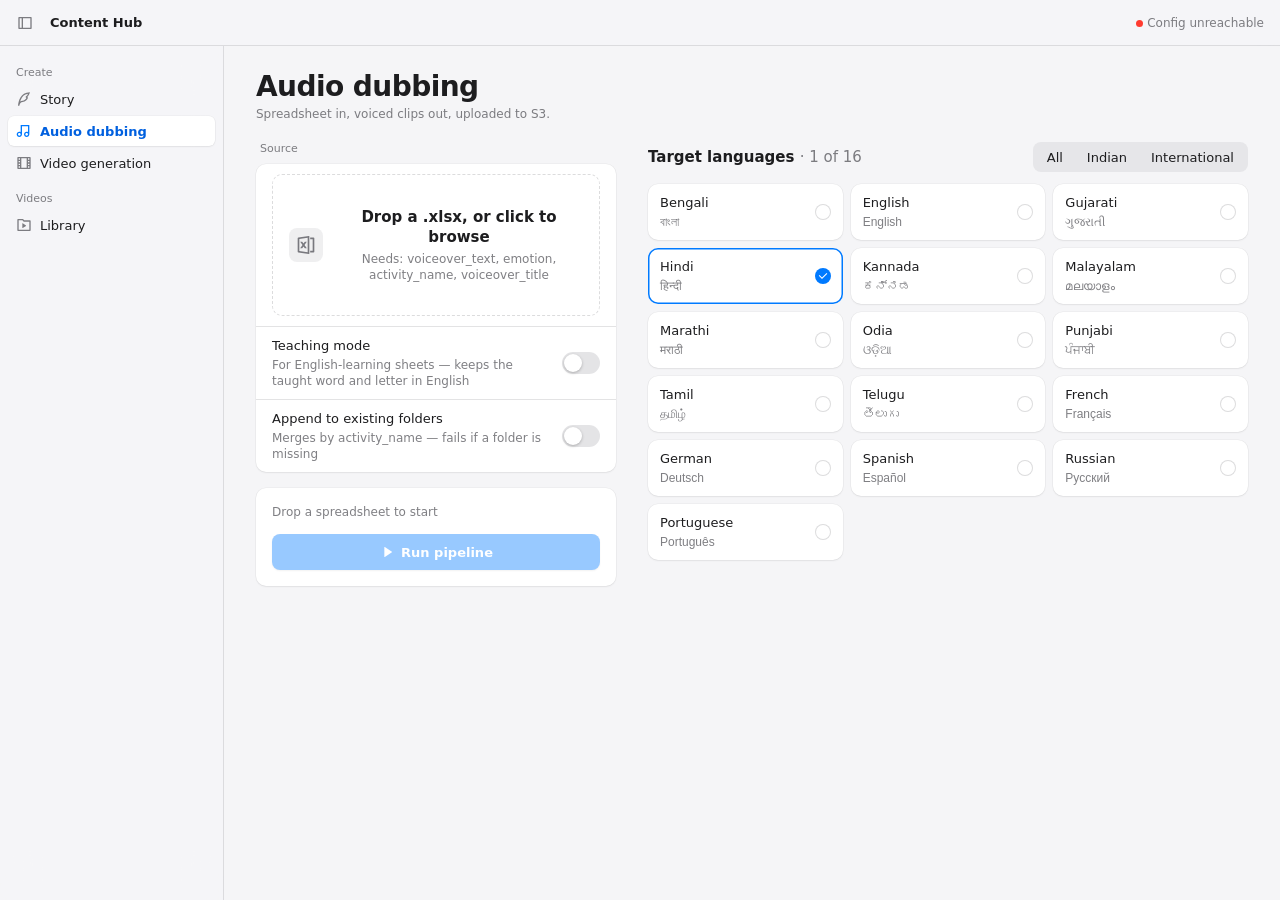
==== index.html @ 937df3bc "Remove unused code and split routes.py and pane-video.js into smaller pieces Removed: - The legacy S" ====
<!doctype html>
<html lang="en">
<head>
<meta charset="utf-8" />
<meta name="viewport" content="width=device-width, initial-scale=1" />
<link rel="icon" href="favicon.png" />
<title>Content Hub</title>
<link rel="stylesheet" href="/static/app.css?v=16" />
</head>
<body>
<!-- Icons are Remix Icon symbols from /static/icons.svg, always currentColor.
     In markup: <svg class="ri"><use href="/static/icons.svg?v=2#name"/></svg>;
     in script: UI.icon("name"). -->
<div class="app">

  <div class="tb">
    <button type="button" class="sbtoggle" id="sbToggle" aria-controls="sidebar" aria-expanded="true"
      aria-label="Toggle sidebar">
      <svg class="ri" aria-hidden="true"><use href="/static/icons.svg?v=2#sidebar"/></svg>
    </button>
    <span class="title">Content Hub</span>
    <div class="right">
      <span id="tbRun" hidden><span class="dot a pulse"></span> <span id="tbRunText"></span></span>
      <span class="sep" id="tbSep" hidden>·</span>
      <span><span class="dot" id="cfgDot"></span> <span id="cfgText">checking config…</span></span>
    </div>
  </div>

  <div class="main">
    <nav class="sb" id="sidebar" aria-label="Pipelines">
      <div class="sbh">Create</div>
      <button class="sbi" data-section="story">
        <svg class="ri" aria-hidden="true"><use href="/static/icons.svg?v=2#story"/></svg>
        <span class="lbl">Story</span>
        <span class="live" id="storyLive" hidden></span>
      </button>
      <button class="sbi" data-section="audio" aria-current="page">
        <svg class="ri" aria-hidden="true"><use href="/static/icons.svg?v=2#audio"/></svg>
        <span class="lbl">Audio dubbing</span>
        <span class="live" id="audioLive" hidden></span>
      </button>
      <button class="sbi" data-section="video">
        <svg class="ri" aria-hidden="true"><use href="/static/icons.svg?v=2#video"/></svg>
        <span class="lbl">Video generation</span>
        <span class="live" id="videoLive" hidden></span>
      </button>
      <div class="sbh">Videos</div>
      <button class="sbi" data-section="library">
        <svg class="ri" aria-hidden="true"><use href="/static/icons.svg?v=2#library"/></svg>
        <span class="lbl">Library</span>
        <span class="live" id="libraryLive" hidden></span>
      </button>
      <div id="recoverWrap" hidden>
        <div class="sbh">Needs attention</div>
        <button class="sbi warn" id="recoverBtn">
          <svg class="ri" aria-hidden="true"><use href="/static/icons.svg?v=2#warning"/></svg>
          <span class="lbl">Not on the NAS</span>
          <span class="meta" id="recoverN">0</span>
        </button>
      </div>
    </nav>

    <!-- ══════════════ AUDIO ══════════════ -->
    <!-- Setup on the left, the languages on the right as a grid of tiles; the
         run summary sits on the Run button it describes; a run puts its
         progress above both. -->
    <main class="pane" id="pane-audio" aria-label="Audio dubbing">
      <div class="pane-inner wide">
        <header class="phead">
          <div class="tx">
            <h1>Audio dubbing</h1>
            <div class="sub">Spreadsheet in, voiced clips out, uploaded to S3.</div>
          </div>
        </header>

        <div id="audioBanners"></div>

        <div id="audioProgress" hidden>
          <div class="prog">
            <div class="v" id="apClips">0 <small>of 0 clips</small></div>
            <div class="k" id="apDetail">Starting…</div>
            <div class="bar">
              <i class="up" id="apUp" style="width:0"></i>
              <i class="done live" id="apDone" style="width:0"></i>
              <i class="bad" id="apBad" style="width:0"></i>
            </div>
            <div class="legend">
              <span><i class="k g"></i>Uploaded <b id="apUpN">0</b></span>
              <span><i class="k a"></i>Rendered, uploading <b id="apDoneN">0</b></span>
              <span><i class="k r"></i>Failed <b id="apBadN">0</b></span>
              <span><i class="k"></i>Queued <b id="apQueueN">0</b></span>
              <span class="grow" id="apStarted"></span>
            </div>
          </div>
        </div>

        <div class="acols">
          <div class="acfg">
            <div class="gh">Source</div>
            <div class="grp">
              <div class="row">
                <button type="button" class="drop empty" id="aDrop" data-state="empty">
                  <span class="ic" aria-hidden="true"><svg class="ri"><use href="/static/icons.svg?v=2#sheet"/></svg></span>
                  <span class="tx">
                    <span class="t" id="aDropTitle">Drop a .xlsx, or click to browse</span>
                    <span class="s" id="aDropSub">Needs: voiceover_text, emotion, activity_name, voiceover_title</span>
                  </span>
                </button>
                <input type="file" id="aFile" accept=".xlsx" hidden />
              </div>
              <div class="row">
                <span class="tx"><span class="t">Teaching mode</span>
                  <span class="s">For English-learning sheets — keeps the taught word and letter in English</span></span>
                <span class="rt"><button class="switch" id="aTeach" role="switch" aria-checked="false" aria-label="Teaching mode"></button></span>
              </div>
              <div class="row">
                <span class="tx"><span class="t">Append to existing folders</span>
                  <span class="s">Merges by activity_name — fails if a folder is missing</span></span>
                <span class="rt"><button class="switch" id="aAppend" role="switch" aria-checked="false" aria-label="Append mode"></button></span>
              </div>
            </div>

            <div class="preflight">
              <div class="pf-sum">
                <span class="v" id="aClips" hidden></span>
                <span class="msg" id="aMsg" role="status" aria-live="polite"></span>
              </div>
              <div class="pf-acts">
                <button class="btn" id="aCancel" hidden>Cancel run</button>
                <button class="btn p big" id="aRun">Run pipeline</button>
              </div>
            </div>
          </div>

          <section class="alangs" aria-labelledby="aLangsH">
            <div class="lh">
              <h2 id="aLangsH">Target languages <span class="n" id="aSelN"></span></h2>
              <div class="seg" id="aGroups">
                <button type="button" data-group="all" aria-pressed="false">All</button>
                <button type="button" data-group="indian" aria-pressed="false">Indian</button>
                <button type="button" data-group="intl" aria-pressed="false">International</button>
              </div>
            </div>
            <div class="tokens tiles" id="aLangs" role="group" aria-label="Target languages"></div>
          </section>
        </div>
      </div>
    </main>

    <!-- ══════════════ STORY ══════════════ -->
    <!-- The story and its lines side by side: what was pasted stays readable
         while the split is checked, and splitting again is one click, not a
         round trip back to a hidden step. -->
    <main class="pane" id="pane-story" aria-label="Story" hidden>
      <div class="pane-inner wide">
        <header class="phead">
          <div class="tx">
            <h1>Story</h1>
            <div class="sub">A pasted story broken into voiceover lines, each with an emotion.</div>
          </div>
          <div class="acts">
            <span class="msg" id="sReviewMsg" role="status" aria-live="polite"></span>
            <button class="btn" id="sCancel" hidden>Cancel run</button>
            <button class="btn" id="sDownload"><svg class="ri" aria-hidden="true"><use href="/static/icons.svg?v=2#download"/></svg>Excel</button>
            <button class="btn p" id="sGenerate"><svg class="ri" aria-hidden="true"><use href="/static/icons.svg?v=2#volume"/></svg>Generate audio</button>
          </div>
        </header>

        <div id="storyBanners"></div>

        <div id="storyProgress" hidden>
          <div class="prog">
            <div class="v" id="spClips">0 <small>of 0 clips</small></div>
            <div class="k" id="spDetail">Starting…</div>
            <div class="bar">
              <i class="up" id="spUp" style="width:0"></i>
              <i class="done live" id="spDone" style="width:0"></i>
              <i class="bad" id="spBad" style="width:0"></i>
            </div>
            <div class="legend">
              <span><i class="k g"></i>Uploaded <b id="spUpN">0</b></span>
              <span><i class="k a"></i>Rendered, uploading <b id="spDoneN">0</b></span>
              <span><i class="k r"></i>Failed <b id="spBadN">0</b></span>
              <span><i class="k"></i>Queued <b id="spQueueN">0</b></span>
              <span class="grow" id="spStarted"></span>
            </div>
          </div>
        </div>

        <div class="scols">
          <section class="card src" id="sPaste" aria-label="Story">
            <div class="src-h">
              <input type="text" class="fld title" id="sTitle" maxlength="120" aria-label="Title"
                placeholder="Title — e.g. The boy who followed the stream" />
              <div class="act">
                <label for="sActivity">Activity</label>
                <input type="text" class="fld mono" id="sActivity" maxlength="120" spellcheck="false" />
                <span class="hint">each clip is this plus its line number</span>
              </div>
            </div>
            <textarea class="area bare" id="sText" aria-label="Story text"
              placeholder="Paste the story as plain English text"></textarea>
            <div class="src-langs">
              <div class="lh">
                <span class="cap">Target languages <span class="n" id="sSelN"></span></span>
                <div class="seg sm" id="sGroups">
                  <button type="button" data-group="all" aria-pressed="false">All</button>
                  <button type="button" data-group="indian" aria-pressed="false">Indian</button>
                  <button type="button" data-group="intl" aria-pressed="false">International</button>
                </div>
              </div>
              <div class="tokens" id="sLangs" role="group" aria-label="Target languages"></div>
            </div>
            <div class="src-f">
              <span class="msg grow" id="sMsg" role="status" aria-live="polite"></span>
              <button class="btn" id="sSplit">Break into lines</button>
            </div>
          </section>

          <section class="lines" id="sReview" aria-labelledby="sLinesH">
            <div class="wh">
              <span class="t" id="sLinesH">Lines <span class="n" id="sLineN"></span></span>
              <span class="s">Check each line and its emotion before any audio is made<span class="actwrap" hidden>
                · activity <code id="sReviewActivity"></code></span></span>
            </div>
            <div id="sLines"></div>
          </section>
        </div>
      </div>
    </main>

    <!-- ══════════════ VIDEO ══════════════ -->
    <!-- The scripts are the work, so they get the room: settings live in a
         toolbar across the top, and the avatar is a small reference in the
         rail beside the Run button rather than the largest object on screen. -->
    <main class="pane flush" id="pane-video" aria-label="Video generation" hidden>
      <div class="pane-inner">
        <div class="vtool" role="toolbar" aria-label="Video setup">
          <h1>Video generation</h1>
          <span class="seg" id="vMode" role="group" aria-label="Mode">
            <button type="button" data-mode="auto" aria-pressed="true">Auto</button>
            <button type="button" data-mode="single" aria-pressed="false">Single</button>
            <button type="button" data-mode="batch" aria-pressed="false">Batch</button>
          </span>
          <span class="tsep" aria-hidden="true"></span>
          <span class="seg" id="vVoice" role="group" aria-label="Voice">
            <button type="button" data-char="indian" aria-pressed="true">Indian</button>
            <button type="button" data-char="us" aria-pressed="false">US</button>
          </span>
          <label class="tfield"><span>NAS date</span>
            <input type="date" class="fld" id="vDate" /></label>
          <span class="tgroup" id="vAuto" hidden>
            <span class="tsep" aria-hidden="true"></span>
            <select class="fld" id="vLang" aria-label="Script language">
              <option value="bn-IN">Bengali</option>
              <option value="en-IN">English</option>
              <option value="fr">French</option>
              <option value="de">German</option>
              <option value="gu-IN">Gujarati</option>
              <option value="hi-IN" selected>Hindi</option>
              <option value="kn-IN">Kannada</option>
              <option value="ml-IN">Malayalam</option>
              <option value="mr-IN">Marathi</option>
              <option value="od-IN">Odia</option>
              <option value="pt">Portuguese</option>
              <option value="pa-IN">Punjabi</option>
              <option value="ru">Russian</option>
              <option value="es">Spanish</option>
              <option value="ta-IN">Tamil</option>
              <option value="te-IN">Telugu</option>
            </select>
            <span class="seg" id="vSet" role="group" aria-label="How many videos">
              <button type="button" data-set="zodiac" aria-pressed="true">12 signs</button>
              <button type="button" data-set="single" aria-pressed="false">One video</button>
            </span>
            <span class="fldwrap" id="vAutoTitleRow" hidden>
              <input type="text" class="fld" id="vAutoTitle" maxlength="80" aria-label="File name"
                placeholder="File name, e.g. diwali_promo" />
              <span class="suffix">.mp4</span>
            </span>
          </span>
        </div>

        <div class="vcats">
          <span class="cap">Category</span>
          <div class="tokens" id="vCats" role="group" aria-label="Prompt category"></div>
        </div>

        <div class="vbody">
          <div class="vmain">
            <div id="videoBanners"></div>

            <div id="videoProgress" hidden>
              <div class="prog">
                <div class="v" id="vpCount">0 <small>of 0 videos</small></div>
                <div class="k" id="vpDetail">Starting…</div>
                <div class="bar">
                  <i class="up" id="vpUp" style="width:0"></i>
                  <i class="done live" id="vpDone" style="width:0"></i>
                  <i class="bad" id="vpBad" style="width:0"></i>
                </div>
                <div class="legend">
                  <span><i class="k g"></i>On NAS <b id="vpUpN">0</b></span>
                  <span><i class="k a"></i>Rendering <b id="vpDoneN">0</b></span>
                  <span><i class="k r"></i>Failed <b id="vpBadN">0</b></span>
                  <span class="grow" id="vpElapsed"></span>
                </div>
              </div>
            </div>

            <div id="vSingle" hidden>
              <div class="wh"><span class="t">Script</span>
                <span class="s">The one line the avatar speaks</span></div>
              <div class="grp">
                <div class="row" style="display:block;">
                  <textarea class="area" id="vScript" maxlength="1000" aria-label="Script"
                    placeholder="Type the line the avatar should speak…"></textarea>
                  <div class="counter" id="vCount">0 / 1000</div>
                </div>
                <div class="row">
                  <span class="tx"><span class="t">File name</span>
                    <span class="s">Becomes the NAS filename</span></span>
                  <span class="rt"><span class="fldwrap" style="width:212px">
                    <input type="text" class="fld" id="vTitle" maxlength="80" aria-label="File name"
                      placeholder="e.g. aries_week32" />
                    <span class="suffix">.mp4</span>
                  </span></span>
                </div>
              </div>
            </div>

            <div id="vBatch" hidden>
              <div class="wh"><span class="t">Scripts</span>
                <span class="s">One row per video</span></div>
              <div class="grp">
                <div class="row">
                  <button type="button" class="drop empty" id="vDrop" data-state="empty">
                    <span class="ic" aria-hidden="true"><svg class="ri"><use href="/static/icons.svg?v=2#sheet"/></svg></span>
                    <span class="tx">
                      <span class="t" id="vDropTitle">Drop a .xlsx, or click to browse</span>
                      <span class="s" id="vDropSub">Needs: script · video_title optional</span>
                    </span>
                  </button>
                  <input type="file" id="vXls" accept=".xlsx" hidden />
                </div>
              </div>
            </div>

            <div class="vwork" id="vWork" hidden>
              <div id="vDraftsWrap">
                <div class="wh row-h">
                  <span class="tx">
                    <span class="t">Drafts <span class="n" id="vDraftsN"></span></span>
                    <span class="s" id="vGenSub">Twelve signs, from this category's brief</span>
                  </span>
                  <button type="button" class="btn" id="vGen">Write scripts</button>
                </div>
                <div id="vDrafts">
                  <div class="empty"><svg class="ri g" aria-hidden="true"><use href="/static/icons.svg?v=2#edit"/></svg>
                    <div class="t">No drafts yet</div>
                    <div class="s">Written scripts appear here to read and edit before anything renders</div></div>
                </div>
              </div>
              <div id="vQueueWrap" hidden>
                <div class="wh"><span class="t">Queue</span>
                  <span class="s">One row per video, as it renders and reaches the NAS</span></div>
                <div class="grp" id="vQueue">
                  <div class="empty"><svg class="ri g" aria-hidden="true"><use href="/static/icons.svg?v=2#video"/></svg>
                    <div class="t">Nothing queued</div>
                    <div class="s">Rows appear here once the batch starts</div></div>
                </div>
              </div>
            </div>
          </div>

          <aside class="vrail vctl" aria-label="Avatar and render">
            <div class="cap">Avatar</div>
            <div class="monitor" id="vMonitor">
              <span class="mtag" id="vTag">No input</span>
              <div class="mbody" id="vBody">
                <div class="ph">
                  <div class="t">No avatar yet</div>
                  <div class="s">Drag an image here, or pick one</div>
                  <div class="row">
                    <button type="button" class="btn" id="vBrowse">Upload image</button>
                    <button type="button" class="btn" id="vReuse">Reuse an avatar</button>
                  </div>
                </div>
              </div>
            </div>
            <input type="file" id="vImg" accept="image/png,image/jpeg,image/webp" hidden />
            <div class="mfile" id="vFile" hidden>
              <span class="nm" id="vFileName"></span>
              <span class="sz" id="vFileSize"></span>
              <span class="acts">
                <button type="button" class="btn sm" id="vReplace">Replace</button>
                <button type="button" class="iconbtn" id="vRemove" aria-label="Remove avatar"><svg class="ri" aria-hidden="true"><use href="/static/icons.svg?v=2#close"/></svg></button>
              </span>
            </div>

            <div id="vFinish">
              <div class="cap">Finish</div>
              <div class="grp">
                <div class="row">
                  <span class="tx"><span class="t">Overlay cards</span></span>
                  <span class="rt"><button class="switch" id="vOverlay" role="switch" aria-checked="true" aria-label="Overlay cards"></button></span>
                </div>
                <div class="row">
                  <span class="tx"><span class="t">Background music</span></span>
                  <span class="rt"><button class="switch" id="vMusic" role="switch" aria-checked="true" aria-label="Background music"></button></span>
                </div>
              </div>
            </div>

            <div class="vrun">
              <span class="msg" id="vMsg" role="status" aria-live="polite"></span>
              <button class="btn p big" id="vRun">Generate video</button>
              <div class="vctl" id="vCtl" hidden>
                <button class="btn" id="vPause" hidden>Pause</button>
                <button class="btn" id="vCancel">Cancel</button>
              </div>
            </div>
          </aside>
        </div>
      </div>
    </main>

    <!-- ══════════════ LIBRARY ══════════════ -->
    <main class="pane" id="pane-library" aria-label="Video library" hidden>
      <div class="pane-inner">
        <header class="phead">
          <div class="tx">
            <h1>Video library</h1>
            <div class="sub">Every video rendered on HeyGen. Download any of them, or send one that never
              reached the NAS — sending re-downloads it, it never re-renders, so it costs no credits.</div>
          </div>
        </header>

        <div id="libraryBanners"></div>

        <div class="libbar">
          <div class="seg" id="libFilter" role="group" aria-label="Show">
            <button type="button" data-state="" aria-pressed="true">All <span class="n" data-n=""></span></button>
            <button type="button" data-state="sendable,needs_details" aria-pressed="false">Not on NAS <span class="n" data-n="sendable,needs_details"></span></button>
            <button type="button" data-state="in_progress,rendering" aria-pressed="false">Working <span class="n" data-n="in_progress,rendering"></span></button>
            <button type="button" data-state="on_nas" aria-pressed="false">On NAS <span class="n" data-n="on_nas"></span></button>
            <button type="button" data-state="not_recoverable" aria-pressed="false">Can't recover <span class="n" data-n="not_recoverable"></span></button>
            <button type="button" data-state="cancelled" aria-pressed="false">Cancelled <span class="n" data-n="cancelled"></span></button>
          </div>
          <input class="fld grow" id="libSearch" type="search" placeholder="Search title, date or id" aria-label="Search the library" />
          <button class="btn" id="libRefresh"><svg class="ri" aria-hidden="true"><use href="/static/icons.svg?v=2#refresh"/></svg>Refresh</button>
          <button class="btn p" id="libSendAll" hidden>Send all to NAS</button>
        </div>

        <div class="grp" id="libList" aria-live="polite"></div>
        <div class="runbar">
          <button class="btn" id="libMore" hidden>Show more</button>
          <span class="msg grow" id="libMsg" role="status" aria-live="polite"></span>
        </div>
      </div>
    </main>
  </div>
</div>

<!-- category editor -->
<div class="scrim" id="catScrim"></div>
<aside class="drawer" id="catDrawer" role="dialog" aria-modal="true" aria-labelledby="catTitle" inert>
  <div class="dh">
    <div class="tx"><h2 id="catTitle">New category</h2><div class="dsub" id="catSub">Motion prompt preset</div></div>
    <button class="iconbtn" id="catClose" aria-label="Close"><svg class="ri" aria-hidden="true"><use href="/static/icons.svg?v=2#close"/></svg></button>
  </div>
  <div class="fld-block">
    <label class="flbl" for="catName">Name</label>
    <input type="text" class="fld" id="catName" maxlength="40" placeholder="e.g. Horoscope" />
    <div class="errtext" id="catErr" hidden></div>
  </div>
  <div class="fld-block grow">
    <div class="flrow"><label class="flbl" for="catBrief">Script brief <span class="hint">what Auto mode writes about</span></label>
      <span class="counter" id="catBriefN"></span></div>
    <textarea class="area" id="catBrief" placeholder="A calm daily horoscope for an Indian audience — one sign per video…"></textarea>
  </div>
  <div class="fld-block grow">
    <div class="flrow"><label class="flbl" for="catMotion">Motion prompt <span class="hint">how the avatar moves and feels</span></label>
      <span class="counter" id="catMotionN"></span></div>
    <textarea class="area" id="catMotion" placeholder="[body part] + [action] + [emotion/intensity]"></textarea>
  </div>
  <div class="acts">
    <button class="btn" id="catDelete">Delete</button>
    <button class="btn" id="catReset" hidden>Reset to default</button>
    <button class="btn" id="catDuplicate" hidden>Duplicate</button>
    <span class="grow"></span>
    <span class="dirty" id="catDirty" hidden>Unsaved</span>
    <button class="btn p" id="catSave">Save</button>
  </div>
</aside>

<!-- avatar picker -->
<div class="scrim" id="avScrim"></div>
<aside class="drawer" id="avDrawer" role="dialog" aria-modal="true" aria-labelledby="avTitle" inert>
  <div class="dh">
    <div class="tx"><h2 id="avTitle">Reuse an avatar</h2><div class="dsub">Already uploaded — no need to send it again</div></div>
    <button class="iconbtn" id="avClose" aria-label="Close"><svg class="ri" aria-hidden="true"><use href="/static/icons.svg?v=2#close"/></svg></button>
  </div>
  <div class="fld-block grow" style="overflow-y:auto"><div id="avBody"></div></div>
</aside>

<!-- alert -->
<div class="scrim" id="alertScrim"></div>
<div class="alert" id="alert" role="alertdialog" aria-modal="true" aria-labelledby="alertTitle" inert>
  <div class="g" id="alertIcon" aria-hidden="true"><svg class="ri"><use href="/static/icons.svg?v=2#warning-fill"/></svg></div>
  <div class="t" id="alertTitle"></div>
  <div class="m" id="alertMsg"></div>
  <div class="acts">
    <button class="btn" id="alertCancel">Cancel</button>
    <button class="btn d" id="alertOk">OK</button>
  </div>
</div>

<script src="/static/ui.js?v=5"></script>
<script src="/static/pane-audio.js?v=5"></script>
<script src="/static/video/core.js?v=1"></script>
<script src="/static/video/categories.js?v=1"></script>
<script src="/static/video/monitor.js?v=1"></script>
<script src="/static/video/compose.js?v=1"></script>
<script src="/static/video/drafts.js?v=1"></script>
<script src="/static/video/progress.js?v=1"></script>
<script src="/static/video/run.js?v=1"></script>
<script src="/static/video/boot.js?v=1"></script>
<script src="/static/pane-story.js?v=3"></script>
<script src="/static/pane-library.js?v=4"></script>
<script src="/static/shell.js?v=7"></script>
  <div class="toasts" role="status" aria-live="polite"></div>
</body>
</html>
---- static/app.css ----
/* Content Hub — one stylesheet for both pipelines.
   Everything is driven by the tokens below; no component invents a colour, a
   type size or a weight. Set in SF Pro via -apple-system (no webfonts) and
   follows the operator's system appearance, because that is what makes it feel
   native. Icons are Remix Icon symbols (static/icons.svg), always currentColor.
   Spec: docs/component-sheet.html */

:root{
  --font:-apple-system,BlinkMacSystemFont,"SF Pro Text",system-ui,sans-serif;
  --mono:ui-monospace,"SF Mono",Menlo,monospace;
  --native:"Noto Sans Devanagari","Noto Sans Tamil","Noto Sans Bengali",-apple-system,sans-serif;

  /* Type — six sizes and three weights, and nothing else. 13px is the macOS
     system body size, not the web default. Each size has the one line height
     it is set at, so a run of text lands on the same rhythm wherever it is. */
  --t-caption2:11px; --t-caption:12px; --t-body:13px; --t-headline:15px;
  --t-title2:22px; --t-title1:28px;
  --lh-caption2:14px; --lh-caption:16px; --lh-body:18px; --lh-headline:20px;
  --lh-title2:28px; --lh-title1:34px;
  --w-regular:400; --w-medium:500; --w-bold:600;

  --s1:4px; --s2:8px; --s3:12px; --s4:16px; --s5:20px; --s6:24px; --s8:32px;
  --r-xs:4px; --r-sm:6px; --r-md:8px; --r-lg:10px; --r-xl:14px; --r-pill:999px;
  --dur:180ms; --ease:cubic-bezier(.23,1,.32,1);

  /* light appearance. --label3 and --label4 are for strokes and fills only:
     neither reaches 4.5:1 as text, so text that is quiet uses --label2. */
  --bg:#F5F5F7; --card:#FFFFFF; --material:rgba(246,246,248,.80); --raised:#FFFFFF;
  --label:#1D1D1F; --label2:rgba(60,60,67,.66); --label3:rgba(60,60,67,.32); --label4:rgba(60,60,67,.18);
  --sep:rgba(60,60,67,.14); --hair:rgba(0,0,0,.08);
  --accent:#007AFF; --accent-soft:rgba(0,122,255,.12); --accent-ink:#0060DF;
  --red:#FF3B30; --red-soft:rgba(255,59,48,.10); --red-ink:#C4322A;
  --green:#34C759; --green-soft:rgba(52,199,89,.12); --green-ink:#248A3D;
  --orange:#FF9500; --orange-soft:rgba(255,149,0,.12); --orange-ink:#B36B00;
  --fill:rgba(120,120,128,.12); --fill2:rgba(120,120,128,.20); --fill3:rgba(120,120,128,.28);
  --stripe-a:rgba(255,255,255,.34); --stripe-g:rgba(255,255,255,.40);
  --stripe-r:rgba(255,255,255,.32); --stripe-n:rgba(120,120,128,.16);
  --shadow-1:0 0 0 .5px rgba(0,0,0,.06),0 1px 2px rgba(0,0,0,.06);
  --shadow-2:0 0 0 .5px rgba(0,0,0,.06),0 1px 2px rgba(0,0,0,.06),0 6px 16px -8px rgba(0,0,0,.14);
  --shadow-3:0 0 0 .5px rgba(0,0,0,.08),0 14px 40px -8px rgba(0,0,0,.30);
}
@media (prefers-color-scheme:dark){
  :root{
    --bg:#1E1E1E; --card:#2C2C2E; --material:rgba(38,38,40,.72); --raised:#3A3A3C;
    --label:#FFFFFF; --label2:rgba(235,235,245,.64); --label3:rgba(235,235,245,.32); --label4:rgba(235,235,245,.18);
    --sep:rgba(235,235,245,.16); --hair:rgba(255,255,255,.10);
    --accent:#0A84FF; --accent-soft:rgba(10,132,255,.20); --accent-ink:#409CFF;
    --red:#FF453A; --red-soft:rgba(255,69,58,.18); --red-ink:#FF6961;
    --green:#30D158; --green-soft:rgba(48,209,88,.18); --green-ink:#30D158;
    --orange:#FF9F0A; --orange-soft:rgba(255,159,10,.18); --orange-ink:#FFB340;
    --fill:rgba(120,120,128,.24); --fill2:rgba(120,120,128,.36); --fill3:rgba(120,120,128,.44);
    --stripe-a:rgba(255,255,255,.26); --stripe-g:rgba(255,255,255,.28);
    --stripe-r:rgba(255,255,255,.24); --stripe-n:rgba(235,235,245,.10);
    --shadow-1:0 0 0 .5px rgba(0,0,0,.5),0 1px 2px rgba(0,0,0,.4);
    --shadow-2:0 0 0 .5px rgba(0,0,0,.5),0 2px 6px rgba(0,0,0,.4),0 10px 24px -10px rgba(0,0,0,.6);
    --shadow-3:0 0 0 .5px rgba(0,0,0,.6),0 18px 44px -8px rgba(0,0,0,.7);
  }
}

*{box-sizing:border-box;margin:0;padding:0}
[hidden]{display:none!important}
html,body{height:100%}
body{background:var(--bg);color:var(--label);font-family:var(--font);font-size:var(--t-body);
  line-height:var(--lh-body);-webkit-font-smoothing:antialiased;-moz-osx-font-smoothing:grayscale;overflow:hidden;}
:focus-visible{outline:none;box-shadow:0 0 0 3.5px var(--accent-soft),0 0 0 1px var(--accent);}
.vh{position:absolute;width:1px;height:1px;margin:-1px;overflow:hidden;clip:rect(0 0 0 0);white-space:nowrap;}
::selection{background:var(--accent-soft);}
code{font-family:var(--mono);font-size:var(--t-caption);}

/* One icon size for everything inline. A control that wants a bigger glyph
   says so on its own rule, never on the svg. */
.ri{width:16px;height:16px;flex:none;fill:currentColor;display:inline-block;vertical-align:-3px;}

/* Labels that title a group of controls: small, medium, quiet — never bold caps. */
.cap,.gh,.sbh,.flbl{font-size:var(--t-caption2);line-height:var(--lh-caption2);
  font-weight:var(--w-medium);color:var(--label2);}

/* ─── shell ─────────────────────────────────────────────────────────────── */
.app{display:flex;flex-direction:column;height:100vh;}
.tb{height:46px;flex:none;display:flex;align-items:center;gap:var(--s3);padding:0 var(--s4);
  background:var(--material);backdrop-filter:saturate(180%) blur(20px);border-bottom:.5px solid var(--sep);}
.tb .title{font-weight:var(--w-bold);}
.tb .right{margin-left:auto;display:flex;align-items:center;gap:var(--s3);
  font-size:var(--t-caption);color:var(--label2);}
.tb .right .sep{color:var(--label3);}
.main{flex:1;min-height:0;display:grid;grid-template-columns:224px 1fr;
  transition:grid-template-columns var(--dur) var(--ease);}

/* Collapsed to an icon rail rather than to nothing: at zero width the only way
   back to the other pipeline is the toggle, and switching sections is the one
   thing this sidebar is for. Tooltips carry the labels the rail drops. */
.sbtoggle{display:grid;place-items:center;width:26px;height:26px;flex:none;margin-left:-4px;
  border:none;border-radius:var(--r-sm);background:none;color:var(--label2);cursor:pointer;
  transition:background var(--dur) var(--ease),color var(--dur) var(--ease);}
.sbtoggle:hover{background:var(--fill);color:var(--label);}
.sbtoggle .ri{vertical-align:0;}
.app[data-sidebar="rail"] .main{grid-template-columns:44px 1fr;}
.app[data-sidebar="rail"] .sb{padding:var(--s2) 6px;}
.app[data-sidebar="rail"] .sbh{
  /* The group headings have no icon to shrink to, so they go — but they still
     have to occupy their space, or the rail's icons stop lining up with the
     expanded sidebar's and the collapse reads as a jump rather than a shrink. */
  visibility:hidden;overflow:hidden;white-space:nowrap;}
.app[data-sidebar="rail"] .sbi{justify-content:center;padding:0;position:relative;}
.app[data-sidebar="rail"] .sbi .lbl,
.app[data-sidebar="rail"] .sbi .meta{display:none;}
.app[data-sidebar="rail"] .sbi .live{position:absolute;top:3px;right:4px;margin-left:0;}
@media (prefers-reduced-motion:reduce){.main{transition:none}}

.sb{background:var(--material);backdrop-filter:saturate(180%) blur(20px);
  border-right:.5px solid var(--sep);padding:var(--s2);overflow-y:auto;}
.sbh{padding:var(--s3) var(--s2) var(--s1);}
/* Monochrome: the icon is a glyph in the label's colour, not a coloured tile.
   The current section is the one raised card in the list. */
.sbi{display:flex;align-items:center;gap:var(--s2);width:100%;height:30px;padding:0 var(--s2);margin-bottom:2px;
  border:none;border-radius:var(--r-sm);background:none;font-family:var(--font);font-size:var(--t-body);
  color:var(--label);text-align:left;cursor:pointer;transition:background var(--dur) var(--ease);}
.sbi .ri{color:var(--label2);}
.sbi:hover{background:var(--fill);}
.sbi[aria-current="page"]{background:var(--raised);box-shadow:var(--shadow-1);
  color:var(--accent-ink);font-weight:var(--w-bold);}
.sbi[aria-current="page"] .ri{color:var(--accent);}
.sbi.warn{color:var(--red-ink);font-weight:var(--w-medium);}
.sbi.warn .ri{color:var(--red);}
.sbi .meta{margin-left:auto;font-size:var(--t-caption2);font-weight:var(--w-bold);
  font-variant-numeric:tabular-nums;flex:none;}
.sbi .live{margin-left:auto;width:6px;height:6px;border-radius:50%;background:var(--accent);flex:none;
  animation:pulse 1.4s ease-in-out infinite;}
@keyframes pulse{50%{opacity:.35}}
@media (prefers-reduced-motion:reduce){.sbi .live{animation:none}}

.pane{overflow-y:auto;padding:var(--s6) var(--s8) var(--s8);}
.pane-inner{max-width:900px;}
.pane-inner.wide{max-width:1400px;}

/* A page's title and the actions that act on the whole page share one row, so
   the primary button is where the eye starts, not under the fold. */
.phead{display:flex;align-items:flex-end;gap:var(--s4);margin-bottom:var(--s5);}
.phead .tx{flex:1;min-width:0;}
.phead .acts{display:flex;align-items:center;gap:var(--s2);flex:none;}
.phead .acts .msg{font-size:var(--t-caption);color:var(--label2);margin-right:var(--s1);
  max-width:420px;text-align:right;}
.phead .acts .msg.err{color:var(--red-ink);}
.pane h1{font-size:var(--t-title1);line-height:var(--lh-title1);font-weight:var(--w-bold);letter-spacing:-.02em;}
.pane .sub{font-size:var(--t-caption);line-height:var(--lh-caption);color:var(--label2);margin-top:2px;}

/* ─── the work heading ──────────────────────────────────────────────────── */
/* The heading over the content of a screen — drafts, lines, a queue — is not a
   peer of "Source": it is bigger, full-colour, and carries the count. */
.wh{display:flex;flex-direction:column;gap:2px;padding:0 var(--s1) var(--s3);}
.wh .t{font-size:var(--t-headline);line-height:var(--lh-headline);font-weight:var(--w-bold);}
.wh .t .n{color:var(--label2);font-weight:var(--w-medium);font-variant-numeric:tabular-nums;margin-left:2px;}
.wh .s{font-size:var(--t-caption);line-height:var(--lh-caption);color:var(--label2);}
.wh code{color:var(--label);}
.wh.row-h{flex-direction:row;align-items:center;gap:var(--s3);}
.wh.row-h .tx{flex:1;min-width:0;display:flex;flex-direction:column;gap:2px;}

/* ─── grouped list ──────────────────────────────────────────────────────── */
.gh{padding:0 var(--s1) var(--s2);}
.gh:not(:first-child){padding-top:var(--s5);}
.grp,.card{background:var(--card);border-radius:var(--r-lg);box-shadow:var(--shadow-1);overflow:hidden;}
.grp{margin-bottom:var(--s4);}
.row{display:flex;align-items:center;gap:var(--s3);padding:10px var(--s4);}
.row + .row{border-top:.5px solid var(--sep);}
.row .tx{min-width:0;}
/* label above description — they are spans, so they need to be told to stack */
.row .t{display:block;font-weight:var(--w-medium);}
.row .s{display:block;font-size:var(--t-caption);line-height:var(--lh-caption);color:var(--label2);margin-top:2px;}
.row .rt{margin-left:auto;display:flex;align-items:center;gap:var(--s2);color:var(--label2);flex:none;}
.row .path{font-family:var(--mono);font-size:var(--t-caption2);color:var(--label2);
  max-width:280px;overflow:hidden;text-overflow:ellipsis;white-space:nowrap;}

/* ─── controls ──────────────────────────────────────────────────────────── */
.btn{display:inline-flex;align-items:center;justify-content:center;gap:6px;
  font-family:var(--font);font-size:var(--t-body);font-weight:var(--w-medium);
  height:30px;padding:0 12px;border-radius:var(--r-md);
  border:none;cursor:pointer;background:var(--raised);color:var(--label);box-shadow:var(--shadow-1),0 0 0 .5px var(--hair);
  transition:filter var(--dur) var(--ease),transform 100ms var(--ease);white-space:nowrap;text-decoration:none;}
.btn:hover{filter:brightness(.97)}
@media (prefers-color-scheme:dark){.btn:hover{filter:brightness(1.16)}}
.btn:active{transform:scale(.97)}
.btn.p{background:var(--accent);color:#fff;font-weight:var(--w-bold);box-shadow:0 1px 2px rgba(0,0,0,.14);}
.btn.d{background:var(--red);color:#fff;font-weight:var(--w-bold);box-shadow:none;}
.btn.q{background:none;box-shadow:none;color:var(--accent-ink);padding:0 8px;}
.btn.sm{height:24px;padding:0 8px;font-size:var(--t-caption);border-radius:var(--r-sm);}
.btn.big{height:36px;padding:0 18px;}
.btn:disabled{opacity:.4;pointer-events:none;}
.btn .spin{display:inline-block;width:11px;height:11px;border-radius:50%;
  border:2px solid rgba(255,255,255,.35);border-top-color:#fff;
  animation:spin .7s linear infinite;}
.btn:not(.p):not(.d) .spin{border-color:var(--label4);border-top-color:var(--label2);}
@keyframes spin{to{transform:rotate(360deg)}}
.iconbtn{width:26px;height:26px;border-radius:var(--r-sm);background:none;border:none;cursor:pointer;
  color:var(--label2);display:grid;place-items:center;flex:none;}
.iconbtn:hover{background:var(--fill);color:var(--label);}

.seg{display:inline-flex;padding:2px;background:var(--fill);border-radius:var(--r-md);flex:none;}
.seg button{font-family:var(--font);font-size:var(--t-body);font-weight:var(--w-medium);height:26px;padding:0 12px;
  border:none;border-radius:var(--r-sm);background:none;color:var(--label);cursor:pointer;white-space:nowrap;}
.seg button[aria-pressed="true"]{background:var(--raised);box-shadow:var(--shadow-1);}
.seg.sm button{height:22px;padding:0 10px;font-size:var(--t-caption);}

.switch{width:38px;height:22px;border-radius:var(--r-pill);background:var(--fill2);position:relative;
  flex:none;border:none;cursor:pointer;padding:0;transition:background var(--dur) var(--ease);}
.switch::after{content:"";position:absolute;top:2px;left:2px;width:18px;height:18px;border-radius:50%;
  background:#fff;box-shadow:0 1px 3px rgba(0,0,0,.25);transition:left var(--dur) var(--ease);}
.switch[aria-checked="true"]{background:var(--accent);}
.switch[aria-checked="true"]::after{left:18px;}
.switch:disabled{opacity:.4;}

.fld{font-family:var(--font);font-size:var(--t-body);height:30px;padding:0 9px;border-radius:var(--r-sm);
  background:var(--card);color:var(--label);border:none;width:100%;
  box-shadow:inset 0 0 0 .5px var(--label4),0 .5px 1px rgba(0,0,0,.04);}
select.fld{padding-right:4px;}
.fld.mono{font-family:var(--mono);font-size:var(--t-caption);}
.fld::placeholder,.area::placeholder{color:var(--label2);opacity:.75;}
.fld:focus{outline:none;box-shadow:inset 0 0 0 1px var(--accent),0 0 0 3.5px var(--accent-soft);}
.fld[aria-invalid="true"]{box-shadow:inset 0 0 0 1px var(--red),0 0 0 3.5px var(--red-soft);}
.fld:disabled{opacity:.45;}
.fldwrap{position:relative;display:inline-block;}
.fldwrap .suffix{position:absolute;right:9px;top:50%;transform:translateY(-50%);
  font-family:var(--mono);font-size:var(--t-caption);color:var(--label2);pointer-events:none;}
.fldwrap .fld{padding-right:44px;}
.area{font-family:var(--font);font-size:var(--t-body);line-height:20px;padding:9px 10px;
  border-radius:var(--r-md);width:100%;min-height:80px;resize:vertical;background:var(--card);
  color:var(--label);border:none;box-shadow:inset 0 0 0 .5px var(--label4);}
.area:focus{outline:none;box-shadow:inset 0 0 0 1px var(--accent),0 0 0 3.5px var(--accent-soft);}
.counter{font-family:var(--mono);font-size:var(--t-caption2);line-height:var(--lh-caption2);color:var(--label2);
  text-align:right;margin-top:var(--s1);font-variant-numeric:tabular-nums;}
.errtext{font-size:var(--t-caption);color:var(--red-ink);margin-top:var(--s1);}
.flbl{display:block;margin-bottom:6px;}
.flbl .hint{font-weight:var(--w-regular);}

.tokens{display:flex;flex-wrap:wrap;gap:6px;}
.token{display:inline-flex;align-items:center;gap:6px;font-family:var(--font);font-size:var(--t-body);
  font-weight:var(--w-medium);height:28px;padding:0 12px;border-radius:var(--r-pill);background:var(--fill);color:var(--label);
  border:none;cursor:pointer;transition:background var(--dur) var(--ease),color var(--dur) var(--ease);}
/* The one piece of motion worth keeping: picking a language morphs its English
   name into its native script. Both children sit in the same grid cell, so the
   pill sizes to the wider of the two and nothing reflows mid-transition. */
.token{overflow:hidden;}
.token .morph{display:grid;align-items:center;}
/* One line height for both faces, or the native script's taller metrics set
   the cell and the English name rides at its top. */
.token .morph > span{grid-area:1/1;white-space:nowrap;line-height:var(--lh-body);
  transition:opacity .32s ease,transform .32s ease,filter .32s ease;}
.token .en{opacity:1;transform:translateY(0);filter:blur(0);}
.token .nat{font-family:var(--native);opacity:0;transform:translateY(7px);filter:blur(2px);}
.token[aria-pressed="true"] .en{opacity:0;transform:translateY(-7px);filter:blur(2px);}
.token[aria-pressed="true"] .nat{opacity:1;transform:translateY(0);filter:blur(0);}
@media (prefers-reduced-motion:reduce){
  .token .morph > span{transition:none;filter:none;transform:none;}
}
.token[aria-pressed="true"]{background:var(--accent-soft);color:var(--accent-ink);}
.token.add{background:none;box-shadow:inset 0 0 0 1px var(--label4);color:var(--label2);}
.token.add:hover{box-shadow:inset 0 0 0 1px var(--accent);color:var(--accent-ink);}

/* Tiles: the same tokens laid out as a grid, English name over native script,
   both always shown — there is room for both, so nothing needs to morph. */
.tokens.tiles{display:grid;grid-template-columns:repeat(auto-fill,minmax(150px,1fr));gap:var(--s2);}
.tokens.tiles .token{height:auto;justify-content:flex-start;padding:10px 12px;border-radius:var(--r-lg);
  background:var(--card);box-shadow:var(--shadow-1);text-align:left;position:relative;}
.tokens.tiles .token .morph{display:flex;flex-direction:column;align-items:flex-start;gap:2px;}
.tokens.tiles .token .morph > span{grid-area:auto;opacity:1;transform:none;filter:none;transition:none;}
.tokens.tiles .token .nat{font-size:var(--t-caption);line-height:var(--lh-caption);color:var(--label2);
  font-weight:var(--w-regular);}
.tokens.tiles .token::after{content:"";position:absolute;right:12px;top:50%;width:16px;height:16px;
  margin-top:-8px;border-radius:50%;box-shadow:inset 0 0 0 1px var(--label4);}
.tokens.tiles .token[aria-pressed="true"]{background:var(--card);color:var(--label);
  box-shadow:inset 0 0 0 1.5px var(--accent);}
.tokens.tiles .token[aria-pressed="true"]::after{background:var(--accent);box-shadow:none;
  /* a tick, drawn as a mask so it takes the tile's own white */
  background-image:url("data:image/svg+xml,%3Csvg xmlns='http://www.w3.org/2000/svg' viewBox='0 0 24 24'%3E%3Cpath fill='%23fff' d='M10 15.17l9.19-9.19 1.41 1.41L10 18 3.64 11.64l1.41-1.41z'/%3E%3C/svg%3E");
  background-size:12px;background-position:center;background-repeat:no-repeat;}

/* A category is one selectable thing plus one editable thing. Both are real
   buttons, but the frame belongs to the wrapper so they read as ONE control —
   the edit affordance as its own floating card looked like a mystery button. */
.chipwrap{display:inline-flex;align-items:stretch;overflow:hidden;border-radius:var(--r-pill);
  background:var(--fill);transition:box-shadow var(--dur) var(--ease);}
.chipwrap .chip{background:none;border-radius:0;padding-right:8px;}
.chipwrap.on{background:var(--accent-soft);}
.chipwrap.on .chip{color:var(--accent-ink);}
.chipwrap .pen{display:grid;place-items:center;width:28px;flex:none;border:none;cursor:pointer;
  background:none;color:var(--label2);border-left:1px solid var(--hair);
  transition:color var(--dur) var(--ease),background var(--dur) var(--ease);}
.chipwrap .pen .ri{width:14px;height:14px;}
.chipwrap .pen:hover{color:var(--accent-ink);background:var(--fill);}
.chipwrap.on .pen{color:var(--accent-ink);border-left-color:var(--accent-soft);}

.drop{display:flex;align-items:center;gap:var(--s3);width:100%;padding:var(--s3) var(--s4);
  border-radius:var(--r-lg);background:var(--card);box-shadow:inset 0 0 0 1px var(--label4);
  border:none;font-family:var(--font);font-size:var(--t-body);color:var(--label);text-align:left;cursor:pointer;
  transition:box-shadow var(--dur) var(--ease),background var(--dur) var(--ease);}
.drop.empty{background:none;box-shadow:none;border:1.5px dashed var(--label4);}
.drop.over{border-color:var(--accent);background:var(--accent-soft);box-shadow:none;}
.drop[data-state="bad"]{box-shadow:inset 0 0 0 1px var(--red);}
.drop .ic{width:34px;height:34px;border-radius:var(--r-md);background:var(--fill);display:grid;
  place-items:center;flex:none;color:var(--label2);}
.drop .ic .ri{width:20px;height:20px;}
.drop[data-state="ok"] .ic{background:var(--green-soft);color:var(--green-ink);}
.drop[data-state="bad"] .ic{background:var(--red-soft);color:var(--red-ink);}
.drop .t{display:block;font-weight:var(--w-medium);}
.drop .s{display:block;font-size:var(--t-caption);line-height:var(--lh-caption);color:var(--label2);margin-top:2px;}
.drop[data-state="bad"] .s{color:var(--red-ink);}

/* ─── progress ──────────────────────────────────────────────────────────── */
.prog{background:var(--card);border-radius:var(--r-lg);box-shadow:var(--shadow-1);
  padding:var(--s4) var(--s5) var(--s3);margin-bottom:var(--s5);}
.prog .v{font-size:var(--t-title1);line-height:var(--lh-title1);font-weight:var(--w-bold);letter-spacing:-.02em;
  font-variant-numeric:tabular-nums;}
.prog .v small{font-size:var(--t-headline);font-weight:var(--w-regular);color:var(--label2);letter-spacing:0;}
.prog .k{font-size:var(--t-caption);line-height:var(--lh-caption);color:var(--label2);margin-top:2px;}

/* one hatch geometry everywhere: 45°, 2px line, 6px period */
.bar{height:8px;border-radius:4px;overflow:hidden;display:flex;width:100%;margin:var(--s3) 0 10px;
  background-color:var(--fill);
  background-image:repeating-linear-gradient(45deg,var(--stripe-n) 0 2px,transparent 2px 6px);}
.bar i{display:block;height:100%;box-shadow:inset -1px 0 0 rgba(0,0,0,.16);
  transition:width var(--dur) var(--ease);}
.bar i:last-child{box-shadow:none;}
.bar .up{background-color:var(--green);
  background-image:repeating-linear-gradient(45deg,var(--stripe-g) 0 2px,transparent 2px 6px);}
.bar .done{background-color:var(--accent);
  background-image:repeating-linear-gradient(45deg,var(--stripe-a) 0 2px,transparent 2px 6px);}
.bar .bad{background-color:var(--red);
  background-image:repeating-linear-gradient(45deg,var(--stripe-r) 0 2px,transparent 2px 6px);}
/* only the in-flight segment moves — "working right now" without other animation */
.bar .done.live{background-size:8.49px 8.49px;animation:hatch 900ms linear infinite;}
@keyframes hatch{to{background-position:8.49px 0}}
.bar.thin{height:5px;border-radius:2.5px;margin:0;}
.bar.indet{position:relative;background-color:var(--fill);}
.bar.indet::after{content:"";position:absolute;top:0;left:-35%;width:35%;height:100%;
  background-color:var(--accent);
  background-image:repeating-linear-gradient(45deg,var(--stripe-a) 0 2px,transparent 2px 6px);
  border-radius:4px;animation:indet 1.3s var(--ease) infinite;}
@keyframes indet{to{left:100%}}
@media (prefers-reduced-motion:reduce){
  .bar .done.live{animation:none} .bar.indet::after{animation:none;left:0;width:100%;opacity:.5}
}
.legend{display:flex;gap:var(--s4);flex-wrap:wrap;font-size:var(--t-caption);color:var(--label2);}
.legend b{color:var(--label);font-weight:var(--w-bold);font-variant-numeric:tabular-nums;}
.legend .k{width:8px;height:8px;border-radius:2px;display:inline-block;margin-right:6px;
  vertical-align:middle;background-color:var(--fill);
  background-image:repeating-linear-gradient(45deg,var(--stripe-n) 0 1.5px,transparent 1.5px 4.5px);}
.legend .k.g{background-color:var(--green);
  background-image:repeating-linear-gradient(45deg,var(--stripe-g) 0 1.5px,transparent 1.5px 4.5px);}
.legend .k.a{background-color:var(--accent);
  background-image:repeating-linear-gradient(45deg,var(--stripe-a) 0 1.5px,transparent 1.5px 4.5px);}
.legend .k.r{background-color:var(--red);
  background-image:repeating-linear-gradient(45deg,var(--stripe-r) 0 1.5px,transparent 1.5px 4.5px);}
.legend .grow{margin-left:auto;}

/* ─── badges, dots ──────────────────────────────────────────────────────── */
.badge{display:inline-flex;align-items:center;gap:6px;font-size:var(--t-caption2);line-height:var(--lh-caption2);
  font-weight:var(--w-medium);padding:2px 8px;border-radius:var(--r-xs);background:var(--fill);color:var(--label2);white-space:nowrap;}
.badge.g{background:var(--green-soft);color:var(--green-ink);}
.badge.r{background:var(--red-soft);color:var(--red-ink);}
.badge.o{background:var(--orange-soft);color:var(--orange-ink);}
.badge.a{background:var(--accent-soft);color:var(--accent-ink);}
.dot{width:7px;height:7px;border-radius:50%;display:inline-block;flex:none;background:var(--label3);}
.dot.g{background:var(--green)} .dot.r{background:var(--red)}
.dot.o{background:var(--orange)} .dot.a{background:var(--accent)}
.dot.pulse{animation:pulse 1.4s ease-in-out infinite;}
@media (prefers-reduced-motion:reduce){.dot.pulse{animation:none}}

/* ─── banners (the named error) ─────────────────────────────────────────── */
/* Tinted by kind, the icon in the kind's colour. A white card with a faint
   coloured ring read as a card, not as something that needed reading. */
.banner{display:flex;gap:10px;border-radius:var(--r-lg);
  padding:var(--s3) var(--s4);margin-bottom:var(--s4);background:var(--red-soft);}
.banner.warn{background:var(--orange-soft);}
.banner.info{background:var(--accent-soft);}
.banner.ok{background:var(--green-soft);}
.banner .ic{display:flex;flex:none;padding-top:1px;color:var(--red);}
.banner.warn .ic{color:var(--orange)}
.banner.info .ic{color:var(--accent)}
.banner.ok .ic{color:var(--green)}
.banner .tx{min-width:0;}
.banner .h{font-weight:var(--w-bold);}
.banner .d{font-size:var(--t-caption);line-height:var(--lh-caption);color:var(--label2);margin-top:2px;}
.banner .d code{font-size:var(--t-caption2);background:var(--fill);padding:1px 5px;border-radius:var(--r-xs);}
.banner .raw{margin-top:6px;}
.banner .raw summary{font-size:var(--t-caption2);color:var(--label2);cursor:pointer;}
.banner .raw pre{font-family:var(--mono);font-size:var(--t-caption2);line-height:var(--lh-caption2);color:var(--label2);
  background:var(--fill);border-radius:var(--r-sm);padding:7px 9px;margin-top:6px;
  white-space:pre-wrap;word-break:break-word;max-height:130px;overflow:auto;}
.banner .a{margin-left:auto;display:flex;gap:6px;flex:none;align-items:flex-start;}

/* ─── toasts ────────────────────────────────────────────────────────────── */
/* Events, not conditions. A banner describes a state the operator is still in
   ("these drafts are from another day"); a toast reports something that just
   happened and is over ("the render finished"). Conditions belong in the flow
   above the work, where they stay until resolved. Events do not — collected in
   the flow they push the actual work down the page, which is what they were
   doing here. */
.toasts{position:fixed;z-index:45;right:var(--s4);bottom:var(--s4);
  display:flex;flex-direction:column;align-items:flex-end;gap:var(--s2);
  width:min(340px,calc(100vw - var(--s8)));pointer-events:none;}
.toast{width:100%;display:flex;gap:var(--s3);align-items:flex-start;
  background:var(--material);backdrop-filter:saturate(180%) blur(30px);
  border-radius:var(--r-xl);box-shadow:var(--shadow-3);
  padding:12px 14px;cursor:pointer;pointer-events:auto;
  /* Never from nothing: a small rise and fade, origin at the corner it lives in. */
  opacity:0;transform:translateY(8px);
  transition:opacity var(--dur) var(--ease),transform var(--dur) var(--ease);}
.toast.in{opacity:1;transform:translateY(0);}
/* Subtler than the entrance — a smaller move, same duration as everything. */
.toast.out{opacity:0;transform:translateY(4px);}
.toast:hover{box-shadow:var(--shadow-3),0 0 0 1px var(--hair);}
.toast:active{transform:translateY(0) scale(.98);}
.toast .x{margin-left:auto;align-self:flex-start;position:relative;color:var(--label2);}
.toast .x:hover{background:var(--fill);color:var(--label);}
.toast .x:focus-visible{outline:2px solid var(--accent);outline-offset:2px;}
/* The glyph is 26px; the hit area is not. Extended to 44px without moving it. */
.toast .x::after{content:"";position:absolute;top:50%;left:50%;width:44px;height:44px;
  transform:translate(-50%,-50%);}
.toast .ic{display:flex;flex:none;padding-top:1px;color:var(--accent);}
.toast.ok .ic{color:var(--green)}
.toast.warn .ic{color:var(--orange)}
.toast.error .ic{color:var(--red)}
.toast .tx{min-width:0;}
.toast .h{display:block;font-weight:var(--w-bold);text-wrap:pretty;}
.toast .d{display:block;font-size:var(--t-caption);line-height:var(--lh-caption);color:var(--label2);margin-top:2px;
  text-wrap:pretty;overflow-wrap:anywhere;}
.toast .d code{font-size:var(--t-caption2);background:var(--fill);
  padding:1px 5px;border-radius:var(--r-xs);word-break:break-word;}
@media (prefers-reduced-motion:reduce){
  .toast{transform:none;transition:opacity var(--dur) var(--ease);}
  .toast.in,.toast.out{transform:none;}
  .toast:active{transform:none;}
}

/* ─── queue rows ────────────────────────────────────────────────────────── */
.qrow{display:grid;grid-template-columns:56px minmax(0,1fr) auto auto auto;align-items:center;
  gap:var(--s3);padding:8px var(--s4);}
.qrow + .qrow{border-top:.5px solid var(--sep);}
.qrow .i{font-family:var(--mono);font-size:var(--t-caption2);color:var(--label2);font-variant-numeric:tabular-nums;}
.qrow .nm{overflow:hidden;text-overflow:ellipsis;white-space:nowrap;}
.qrow .nm.nat{font-family:var(--native);}
.qrow .path{font-family:var(--mono);font-size:var(--t-caption2);color:var(--label2);
  max-width:200px;overflow:hidden;text-overflow:ellipsis;white-space:nowrap;}
.qrow .path.err{color:var(--red-ink);max-width:320px;}

/* ─── story ─────────────────────────────────────────────────────────────── */
/* The story and its lines, side by side, each scrolling on its own. */
.scols{display:grid;grid-template-columns:repeat(2,minmax(0,1fr));gap:var(--s5);align-items:start;}
.src{display:flex;flex-direction:column;}
.src-h{display:flex;flex-direction:column;gap:var(--s2);padding:var(--s4) var(--s5) var(--s3);
  border-bottom:.5px solid var(--sep);}
/* The title is the document's heading, so it is set as one, not boxed as a form field. */
.src-h .fld.title{height:auto;padding:2px 0;font-size:var(--t-headline);line-height:var(--lh-headline);
  font-weight:var(--w-bold);box-shadow:none;background:none;border-radius:0;}
.src-h .fld.title:focus{box-shadow:0 2px 0 -1px var(--accent);}
.src-h .act{display:flex;align-items:center;gap:var(--s2);font-size:var(--t-caption);color:var(--label2);}
.src-h .act label{flex:none;}
.src-h .act .fld{width:220px;height:24px;background:var(--fill);box-shadow:none;}
.src-h .act .fld:focus{box-shadow:inset 0 0 0 1px var(--accent),0 0 0 3.5px var(--accent-soft);}
.src-h .act .hint{overflow:hidden;text-overflow:ellipsis;white-space:nowrap;}
.area.bare{background:none;box-shadow:none;border-radius:0;padding:var(--s4) var(--s5);
  min-height:280px;resize:vertical;line-height:22px;}
.area.bare:focus{box-shadow:inset 0 0 0 1px var(--accent-soft);}
.src-langs{display:flex;flex-direction:column;gap:10px;padding:var(--s3) var(--s5);border-top:.5px solid var(--sep);}
.lh{display:flex;align-items:center;gap:var(--s3);}
.lh .cap,.lh h2{flex:1;}
.lh .n{font-variant-numeric:tabular-nums;}
.src-f{display:flex;align-items:center;gap:var(--s3);padding:var(--s3) var(--s5);
  border-top:.5px solid var(--sep);background:var(--bg);}
.src-f .msg{font-size:var(--t-caption);color:var(--label2);}
.src-f .msg.err{color:var(--red-ink);}
.src-f .grow{flex:1;}

/* A line is a card: the text on the card (ringed only on focus), and under it
   its emotion and the tools that reshape it. Side by side with the story, a
   row of four columns left the text a sliver. */
#sLines{display:flex;flex-direction:column;gap:var(--s2);}
#sLines .qrow{grid-template-columns:24px minmax(0,1fr) auto;grid-template-areas:"i text text" ". emo tools";
  gap:6px var(--s2);padding:10px 12px 10px 10px;background:var(--card);border-radius:var(--r-lg);
  box-shadow:var(--shadow-1);border-top:none;}
#sLines .qrow .i{grid-area:i;padding-top:2px;text-align:right;}
#sLines .area{grid-area:text;background:none;box-shadow:none;padding:1px 4px;min-height:0;resize:none;}
#sLines .area:focus{box-shadow:0 0 0 3.5px var(--accent-soft);}
#sLines select{grid-area:emo;width:auto;justify-self:start;height:24px;padding:0 4px 0 8px;
  font-size:var(--t-caption);font-weight:var(--w-medium);color:var(--orange-ink);background:var(--fill);box-shadow:none;}
#sLines .tools{grid-area:tools;display:flex;gap:var(--s1);}
#sLines .qrow[data-flag="bad"]{box-shadow:var(--shadow-1),inset 0 0 0 1px var(--red);}
#sLines .empty{background:var(--card);border-radius:var(--r-lg);box-shadow:var(--shadow-1);}

/* ─── audio ─────────────────────────────────────────────────────────────── */
.acols{display:grid;grid-template-columns:360px minmax(0,1fr);gap:var(--s8);align-items:start;}
.alangs .lh{margin-bottom:var(--s3);}
.alangs h2{font-size:var(--t-headline);line-height:var(--lh-headline);font-weight:var(--w-bold);}
.alangs h2 .n{color:var(--label2);font-weight:var(--w-medium);}
/* The run's consequence, on the button that commits it. */
.preflight{display:flex;flex-direction:column;gap:var(--s3);padding:var(--s4);
  background:var(--card);border-radius:var(--r-lg);box-shadow:var(--shadow-1);}
.pf-sum{display:flex;flex-direction:column;gap:2px;min-height:var(--lh-body);}
.pf-sum .v{font-size:var(--t-title2);line-height:var(--lh-title2);font-weight:var(--w-bold);
  letter-spacing:-.01em;font-variant-numeric:tabular-nums;}
.pf-sum .msg{font-size:var(--t-caption);line-height:var(--lh-caption);color:var(--label2);}
.pf-sum .msg.err{color:var(--red-ink);}
.pf-acts{display:flex;gap:var(--s2);}
.pf-acts #aRun{flex:1;}

/* ─── drafts ────────────────────────────────────────────────────────────── */
/* A written script, before it is a render — and it should read as writing, not as
   a form. One surface per draft: the name is a heading, the script is text on the
   card, and neither is boxed. The affordances arrive when they are relevant —
   the name shows its field on hover, the script its ring on focus, the counter
   only once the length is close enough to matter. */
.draft{background:var(--card);border-radius:var(--r-lg);box-shadow:var(--shadow-1);
  padding:var(--s3) var(--s4) var(--s4);}
.draft .hd{display:flex;align-items:baseline;gap:var(--s2);margin-bottom:6px;}
.draft .hd .i{font-size:var(--t-caption2);font-weight:var(--w-medium);color:var(--label2);
  font-variant-numeric:tabular-nums;flex:none;min-width:16px;}
.draft .hd .fld{flex:1;min-width:0;height:auto;background:none;box-shadow:none;padding:2px 5px;
  margin-left:-5px;font-weight:var(--w-bold);transition:box-shadow var(--dur) var(--ease);}
.draft .hd .fld:hover{box-shadow:inset 0 0 0 .5px var(--label4);}
.draft .hd .fld:focus{box-shadow:inset 0 0 0 1px var(--accent),0 0 0 3.5px var(--accent-soft);}
.draft .hd .ext{font-family:var(--mono);font-size:var(--t-caption2);color:var(--label2);flex:none;}
.draft .hd .counter{flex:none;margin-top:0;opacity:0;transition:opacity var(--dur) var(--ease);}
/* Shown only when the length is worth reading: near the cap, or empty. */
.draft[data-flag="near"] .hd .counter{opacity:1;color:var(--orange-ink);}
.draft[data-flag="bad"] .hd .counter{opacity:1;color:var(--red-ink);}
/* Set to be read: the scripts are the thing checked before money is spent. */
.draft .area{background:none;box-shadow:none;padding:0;min-height:0;resize:none;
  font-size:var(--t-headline);line-height:24px;}
.draft .area:focus{box-shadow:0 0 0 3.5px var(--accent-soft);}
/* Devanagari and the other Indic scripts are unreadably tight in the UI font —
   the same reason the audio pane has a native face. */
.draft .area.nat{font-family:var(--native);line-height:26px;}
.draft[data-flag="bad"]{box-shadow:var(--shadow-1),inset 0 0 0 1px var(--red);}

/* ─── empty state ───────────────────────────────────────────────────────── */
.empty{text-align:center;padding:var(--s8) var(--s4);color:var(--label2);}
.empty .g{display:block;width:38px;height:38px;padding:9px;border-radius:var(--r-lg);background:var(--fill);
  margin:0 auto var(--s3);color:var(--label2);}
.empty .t{font-size:var(--t-headline);line-height:var(--lh-headline);font-weight:var(--w-bold);color:var(--label);}
.empty .s{font-size:var(--t-caption);line-height:var(--lh-caption);margin-top:4px;}

/* ─── overlays ──────────────────────────────────────────────────────────── */
.scrim{position:fixed;inset:0;z-index:40;background:rgba(0,0,0,.26);backdrop-filter:blur(1px);
  opacity:0;pointer-events:none;transition:opacity var(--dur) var(--ease);}
.scrim.open{opacity:1;pointer-events:auto;}
.alert{position:fixed;z-index:41;top:50%;left:50%;width:288px;
  transform:translate(-50%,-50%) scale(.96);opacity:0;pointer-events:none;
  background:var(--card);border-radius:var(--r-xl);box-shadow:var(--shadow-3);
  padding:var(--s5) var(--s4) var(--s4);text-align:center;
  transition:opacity var(--dur) var(--ease),transform var(--dur) var(--ease);}
.alert.open{opacity:1;pointer-events:auto;transform:translate(-50%,-50%) scale(1);}
.alert .g{width:44px;height:44px;border-radius:var(--r-lg);background:var(--red-soft);color:var(--red);
  display:grid;place-items:center;margin:0 auto var(--s3);}
.alert .g .ri{width:24px;height:24px;}
.alert .t{font-weight:var(--w-bold);}
.alert .m{font-size:var(--t-caption);line-height:var(--lh-caption);color:var(--label2);margin-top:4px;}
.alert .acts{display:flex;gap:var(--s2);margin-top:var(--s4);}
.alert .acts .btn{flex:1;}

.drawer{position:fixed;top:0;right:0;z-index:41;height:100vh;width:min(460px,92vw);
  background:var(--card);border-left:.5px solid var(--sep);box-shadow:var(--shadow-3);
  padding:var(--s5) var(--s5) var(--s4);display:flex;flex-direction:column;
  /* Hidden as well as moved: parked off-screen, its shadow still fell across
     the right edge of every page. Visibility flips after the slide-out ends. */
  transform:translateX(100%);visibility:hidden;
  transition:transform var(--dur) var(--ease),visibility 0s linear var(--dur);}
.drawer.open{transform:translateX(0);visibility:visible;transition-delay:0s;}
.drawer .dh{display:flex;align-items:flex-start;gap:var(--s3);margin-bottom:var(--s5);}
.drawer .dh .tx{flex:1;min-width:0;}
.drawer h2{font-size:var(--t-headline);line-height:var(--lh-headline);font-weight:var(--w-bold);}
.drawer .dsub{font-size:var(--t-caption);line-height:var(--lh-caption);color:var(--label2);margin-top:2px;}
.drawer .fld-block{margin-bottom:var(--s4);}
.drawer .fld-block.grow{flex:1 1 0;min-height:130px;display:flex;flex-direction:column;}
.drawer .fld-block.grow .area{flex:1;resize:none;}
.drawer .acts{flex:none;display:flex;align-items:center;gap:var(--s2);flex-wrap:wrap;
  margin-top:var(--s2);padding-top:var(--s4);border-top:.5px solid var(--sep);}
.drawer .acts .grow{flex:1;}
.drawer .dirty{font-size:var(--t-caption);color:var(--accent-ink);}
.flrow{display:flex;align-items:baseline;gap:var(--s2);}
.flrow .flbl{flex:1;}

/* ─── video ─────────────────────────────────────────────────────────────── */
/* The scripts are the work, so they get the room. Settings run across the top
   as a toolbar; the avatar, the finish and Run are a narrow rail on the right.
   The pane does not scroll as a whole: the drafts scroll, and the rail — with
   Run on it — stays put however long the review is. */
.pane.flush{padding:0;overflow:hidden;}
#pane-video .pane-inner{max-width:none;height:100%;display:flex;flex-direction:column;}
.vtool{flex:none;display:flex;flex-wrap:wrap;align-items:center;gap:var(--s2);
  padding:10px var(--s6);background:var(--card);border-bottom:.5px solid var(--sep);}
.vtool h1{font-size:var(--t-headline);line-height:var(--lh-headline);letter-spacing:0;margin-right:var(--s2);}
.vtool .tsep{width:.5px;height:20px;background:var(--sep);margin:0 var(--s1);}
.vtool .tgroup{display:inline-flex;align-items:center;gap:var(--s2);flex-wrap:wrap;}
.vtool select.fld{width:auto;height:30px;}
.vtool .fldwrap .fld{width:200px;}
.tfield{display:inline-flex;align-items:center;gap:6px;font-size:var(--t-caption);color:var(--label2);}
.tfield .fld{width:auto;height:30px;font-variant-numeric:tabular-nums;}
.vcats{flex:none;display:flex;align-items:center;gap:var(--s3);padding:var(--s2) var(--s6);
  border-bottom:.5px solid var(--sep);}
.vbody{flex:1;min-height:0;display:grid;grid-template-columns:minmax(0,1fr) 232px;}
.vmain{overflow-y:auto;padding:var(--s5) var(--s6) var(--s8);}
.vrail{overflow-y:auto;display:flex;flex-direction:column;gap:var(--s2);padding:var(--s4);
  border-left:.5px solid var(--sep);background:var(--material);}
.vrail .cap{padding:var(--s2) var(--s1) 0;}
.vrail .grp{margin-bottom:0;}
.vrail .row{padding:8px 12px;}
.vrail .row .t{font-weight:var(--w-regular);}
.vrun{margin-top:auto;padding-top:var(--s3);display:flex;flex-direction:column;gap:var(--s2);}
.vrun .msg{font-size:var(--t-caption);line-height:var(--lh-caption);color:var(--label2);text-align:center;}
.vrun .msg.err{color:var(--red-ink);}
.vrun .btn{width:100%;}
.vctl{display:flex;gap:var(--s2);}
.vctl .btn{flex:1;min-width:0;}

/* Twelve scripts as two columns of text: wide enough to read a paragraph of
   Devanagari without hunting for the next line, narrow enough for six rows. */
#vDrafts{display:grid;gap:var(--s3);align-items:start;}
@media (min-width:1180px){#vDrafts{grid-template-columns:repeat(2,minmax(0,1fr));}}
#vDrafts .empty{grid-column:1 / -1;}

/* 9:16, because that is what these renders are. A small reference beside Run,
   not the largest object on the screen: the avatar is checked once, the scripts
   twelve times. Sized from its WIDTH, so the rail decides it. */
.monitor{position:relative;border-radius:var(--r-md);background:#000;display:grid;place-items:center;
  aspect-ratio:9/16;width:168px;margin:0 auto;overflow:hidden;
  box-shadow:inset 0 0 0 .5px rgba(255,255,255,.16);color:rgba(255,255,255,.6);
  font-size:var(--t-caption);cursor:pointer;}
.monitor.over{box-shadow:inset 0 0 0 2px var(--accent);}
.monitor img,.monitor video{max-width:100%;max-height:100%;width:auto;height:auto;display:block;}
.monitor .mtag{position:absolute;top:8px;left:50%;transform:translateX(-50%);white-space:nowrap;
  font-size:var(--t-caption2);line-height:var(--lh-caption2);background:rgba(0,0,0,.5);color:rgba(255,255,255,.88);
  padding:2px 8px;border-radius:var(--r-xs);}
.monitor .ph{text-align:center;padding:var(--s3);}
.monitor .ph .t{font-weight:var(--w-bold);color:rgba(255,255,255,.85);}
.monitor .ph .s{font-size:var(--t-caption);line-height:var(--lh-caption);margin-top:4px;}
.monitor .ph .row{display:flex;flex-direction:column;gap:6px;margin-top:var(--s3);padding:0;border:none;}
.monitor .ph .row .btn{height:26px;font-size:var(--t-caption);}
/* Empty, this is a drop target — so it stops dressing as a video frame and
   looks like the other empty targets that accept a drop. */
.monitor[data-empty="1"]{aspect-ratio:auto;width:100%;min-height:184px;background:none;box-shadow:none;
  color:var(--label2);border:1.5px dashed var(--label4);}
.monitor[data-empty="1"].over{border-color:var(--accent);background:var(--accent-soft);}
/* "No input" said twice, once as a tag and once as the heading below it. */
.monitor[data-empty="1"] .mtag{display:none;}
.monitor[data-empty="1"] .ph .t{color:var(--label);}
.monitor[data-empty="1"] .ph .s{color:var(--label2);}
.mfile{display:flex;flex-wrap:wrap;align-items:center;gap:2px var(--s2);padding:0 var(--s1);
  font-size:var(--t-caption);line-height:var(--lh-caption);}
.mfile .nm{flex:1 1 100%;min-width:0;overflow:hidden;text-overflow:ellipsis;white-space:nowrap;
  font-family:var(--mono);font-weight:var(--w-medium);}
.mfile .sz{color:var(--label2);flex:1;}
.mfile .acts{display:flex;align-items:center;gap:2px;}
.avgrid{display:grid;grid-template-columns:repeat(auto-fill,minmax(92px,1fr));gap:var(--s2);}
.avcard{border-radius:var(--r-md);overflow:hidden;box-shadow:var(--shadow-1);background:var(--card);
  border:none;padding:0;cursor:pointer;}
.avcard img{display:block;width:100%;aspect-ratio:4/5;object-fit:cover;background:#000;}
.avcard .noimg{display:grid;place-items:center;width:100%;aspect-ratio:4/5;color:var(--label2);
  font-size:var(--t-caption2);background:var(--fill);}
.avcard .nm{display:block;padding:6px 8px;font-size:var(--t-caption2);color:var(--label2);
  overflow:hidden;text-overflow:ellipsis;white-space:nowrap;text-align:left;}
.avcard[aria-pressed="true"]{box-shadow:var(--shadow-1),0 0 0 2px var(--accent);}

/* ─── run footer ────────────────────────────────────────────────────────── */
.runbar{display:flex;align-items:center;gap:var(--s3);margin-top:var(--s5);}
.runbar .msg{font-size:var(--t-caption);color:var(--label2);}
.runbar .msg.err{color:var(--red-ink);}
.runbar .grow{flex:1;}

@media (max-width:1100px){
  .scols,.acols{grid-template-columns:1fr;}
}
@media (max-width:900px){
  .main{grid-template-columns:1fr;}
  .sb{display:none;}
  /* Nothing to collapse, so the control would toggle an invisible element. */
  .sbtoggle{display:none;}
  .pane{padding:var(--s5) var(--s4) var(--s8);}
  .phead{flex-wrap:wrap;}
  .vbody{grid-template-columns:1fr;overflow-y:auto;}
  .vmain,.vrail{overflow:visible;}
  .vrail{border-left:none;border-top:.5px solid var(--sep);}
}

/* ─── video library ─────────────────────────────────────────────────────── */
#pane-library .pane-inner{max-width:1100px;}
.libbar{display:flex;align-items:center;flex-wrap:wrap;gap:var(--s2);margin:0 0 var(--s3);}
.libbar .fld{min-width:180px;}
.libbar .grow{flex:1;}
.seg .n{color:var(--label2);font-weight:var(--w-regular);margin-left:4px;}
.seg .n:empty{display:none;}
.row.lib{align-items:flex-start;}
.row.lib .thumb{flex:none;width:54px;height:96px;border-radius:var(--r-sm);object-fit:cover;
  background:var(--fill);display:block;}
.row.lib .tx{flex:1;}
.row.lib .t.untitled{color:var(--label2);font-style:italic;}
.row.lib .s .path{display:inline-block;vertical-align:bottom;max-width:340px;}
.row.lib .why{color:var(--label2);margin-top:4px;}
.row.lib .why.bad{color:var(--red-ink);}
.row.lib .rt{padding-top:1px;}
.libform{display:grid;grid-template-columns:minmax(0,2fr) minmax(0,1fr) minmax(0,1fr);gap:var(--s2) var(--s3);
  padding:var(--s3) var(--s4) var(--s4);border-top:.5px solid var(--sep);background:var(--fill);}
.libform .opts{grid-column:1 / -1;display:flex;align-items:center;gap:var(--s4);font-size:var(--t-caption);color:var(--label2);}
.libform .opts .grow{flex:1;}
.libform .err{grid-column:1 / -1;color:var(--red-ink);font-size:var(--t-caption);}
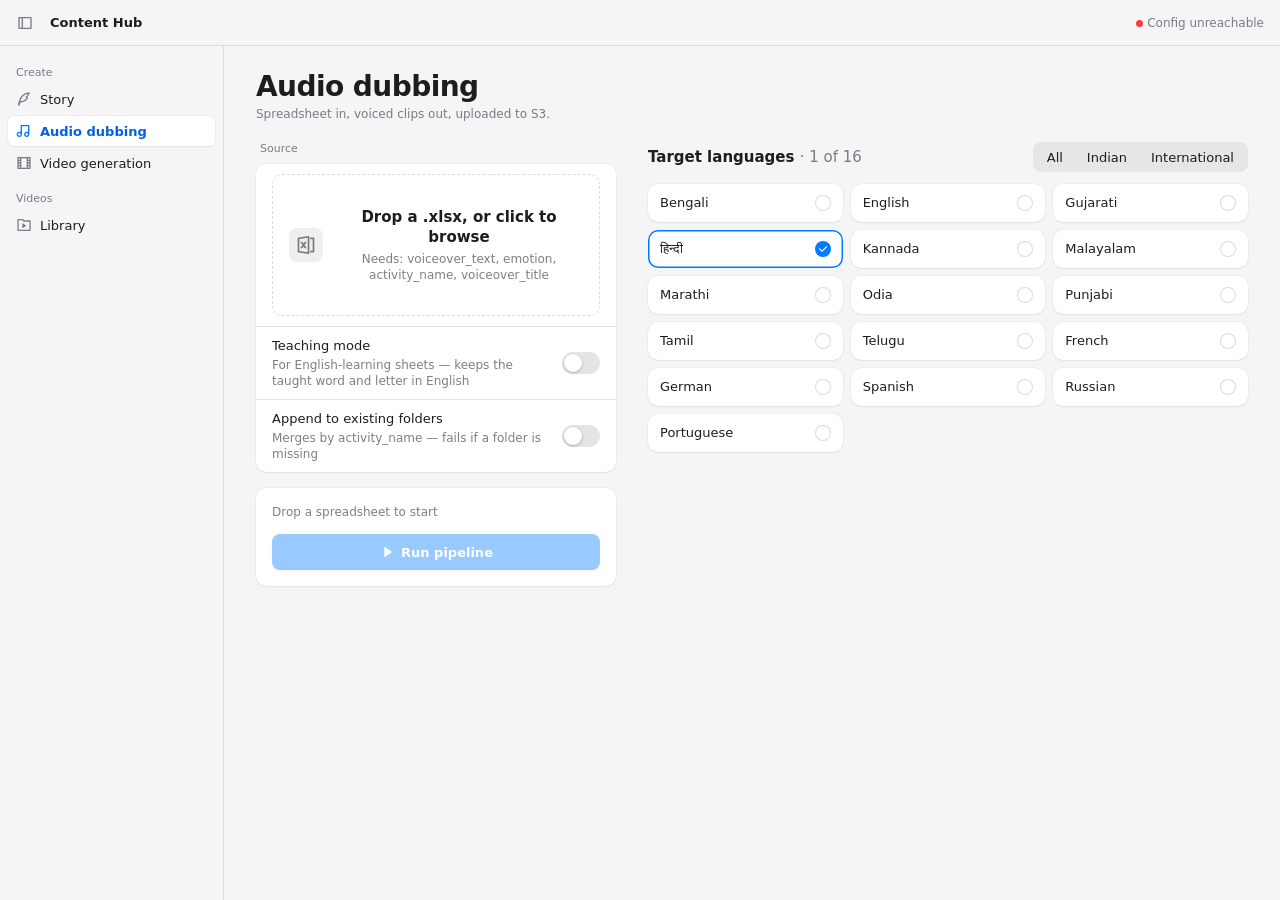
==== commit cfaf0b90: "Audio: bring back the language morph on the tile picker The tile layout had switched off the English" ====
--- a/index.html
+++ b/index.html
@@ -5,7 +5,7 @@
 <meta name="viewport" content="width=device-width, initial-scale=1" />
 <link rel="icon" href="favicon.png" />
 <title>Content Hub</title>
-<link rel="stylesheet" href="/static/app.css?v=16" />
+<link rel="stylesheet" href="/static/app.css?v=17" />
 </head>
 <body>
 <!-- Icons are Remix Icon symbols from /static/icons.svg, always currentColor.
--- a/static/app.css
+++ b/static/app.css
@@ -255,15 +255,11 @@
 .token.add{background:none;box-shadow:inset 0 0 0 1px var(--label4);color:var(--label2);}
 .token.add:hover{box-shadow:inset 0 0 0 1px var(--accent);color:var(--accent-ink);}
 
-/* Tiles: the same tokens laid out as a grid, English name over native script,
-   both always shown — there is room for both, so nothing needs to morph. */
+/* Tiles: the same tokens laid out as a grid, with the same English-to-native
+   morph as the pills; the tick on the right marks what is picked. */
 .tokens.tiles{display:grid;grid-template-columns:repeat(auto-fill,minmax(150px,1fr));gap:var(--s2);}
 .tokens.tiles .token{height:auto;justify-content:flex-start;padding:10px 12px;border-radius:var(--r-lg);
   background:var(--card);box-shadow:var(--shadow-1);text-align:left;position:relative;}
-.tokens.tiles .token .morph{display:flex;flex-direction:column;align-items:flex-start;gap:2px;}
-.tokens.tiles .token .morph > span{grid-area:auto;opacity:1;transform:none;filter:none;transition:none;}
-.tokens.tiles .token .nat{font-size:var(--t-caption);line-height:var(--lh-caption);color:var(--label2);
-  font-weight:var(--w-regular);}
 .tokens.tiles .token::after{content:"";position:absolute;right:12px;top:50%;width:16px;height:16px;
   margin-top:-8px;border-radius:50%;box-shadow:inset 0 0 0 1px var(--label4);}
 .tokens.tiles .token[aria-pressed="true"]{background:var(--card);color:var(--label);
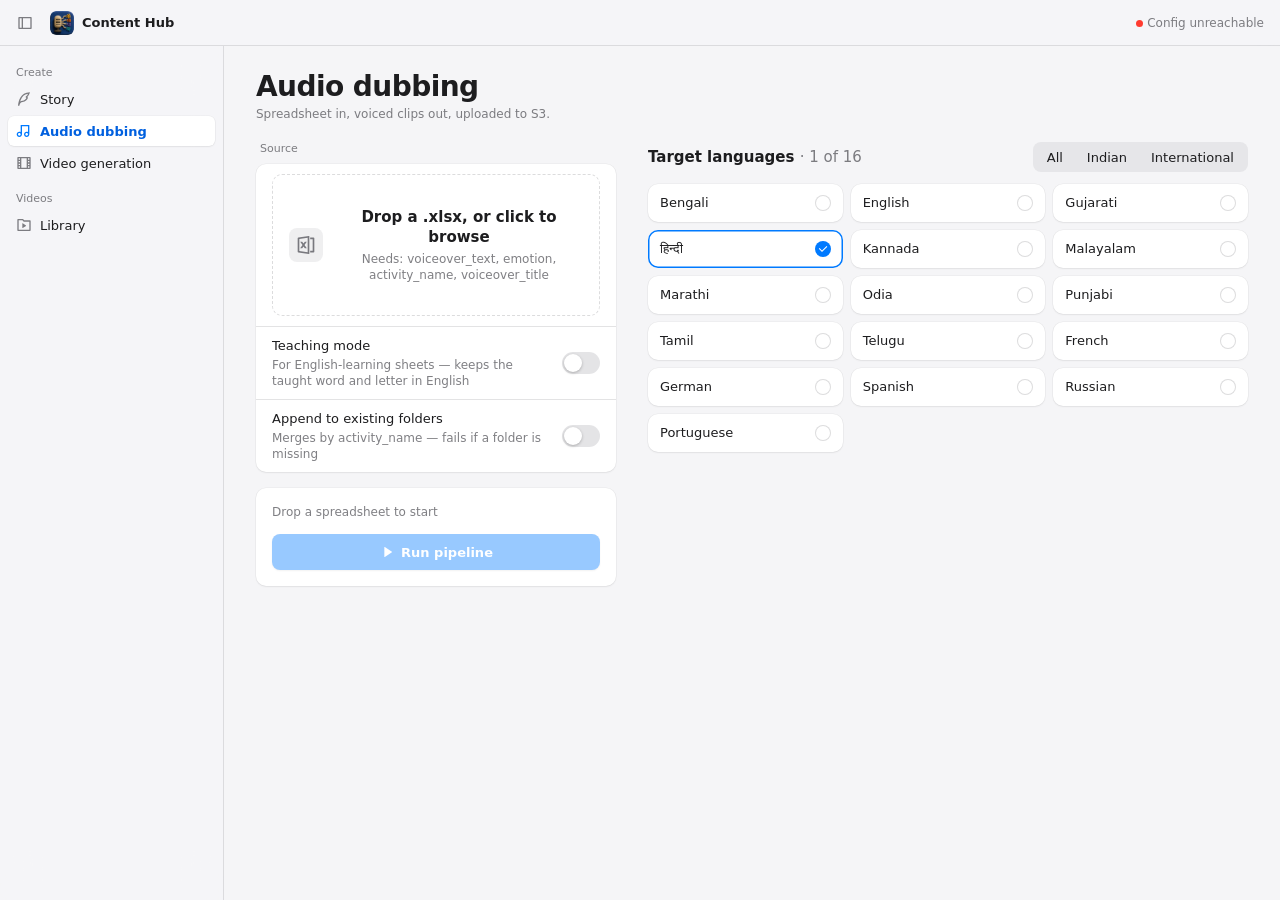
==== commit 78e4da81: "Add the Content Hub logo to the favicon and top bar Co-Authored-By: Claude Opus 5.5 <noreply@anthrop" ====
--- a/index.html
+++ b/index.html
@@ -3,9 +3,10 @@
 <head>
 <meta charset="utf-8" />
 <meta name="viewport" content="width=device-width, initial-scale=1" />
-<link rel="icon" href="favicon.png" />
+<link rel="icon" type="image/png" href="/static/logo.png?v=1" />
+<link rel="apple-touch-icon" href="/static/logo.png?v=1" />
 <title>Content Hub</title>
-<link rel="stylesheet" href="/static/app.css?v=17" />
+<link rel="stylesheet" href="/static/app.css?v=18" />
 </head>
 <body>
 <!-- Icons are Remix Icon symbols from /static/icons.svg, always currentColor.
@@ -18,6 +19,7 @@
       aria-label="Toggle sidebar">
       <svg class="ri" aria-hidden="true"><use href="/static/icons.svg?v=2#sidebar"/></svg>
     </button>
+    <img class="logo" src="/static/logo.png?v=1" alt="" width="24" height="24" />
     <span class="title">Content Hub</span>
     <div class="right">
       <span id="tbRun" hidden><span class="dot a pulse"></span> <span id="tbRunText"></span></span>
--- a/static/app.css
+++ b/static/app.css
@@ -79,6 +79,7 @@
 .app{display:flex;flex-direction:column;height:100vh;}
 .tb{height:46px;flex:none;display:flex;align-items:center;gap:var(--s3);padding:0 var(--s4);
   background:var(--material);backdrop-filter:saturate(180%) blur(20px);border-bottom:.5px solid var(--sep);}
+.tb .logo{width:24px;height:24px;flex:none;margin-right:calc(-1 * var(--s1));border-radius:6px;}
 .tb .title{font-weight:var(--w-bold);}
 .tb .right{margin-left:auto;display:flex;align-items:center;gap:var(--s3);
   font-size:var(--t-caption);color:var(--label2);}
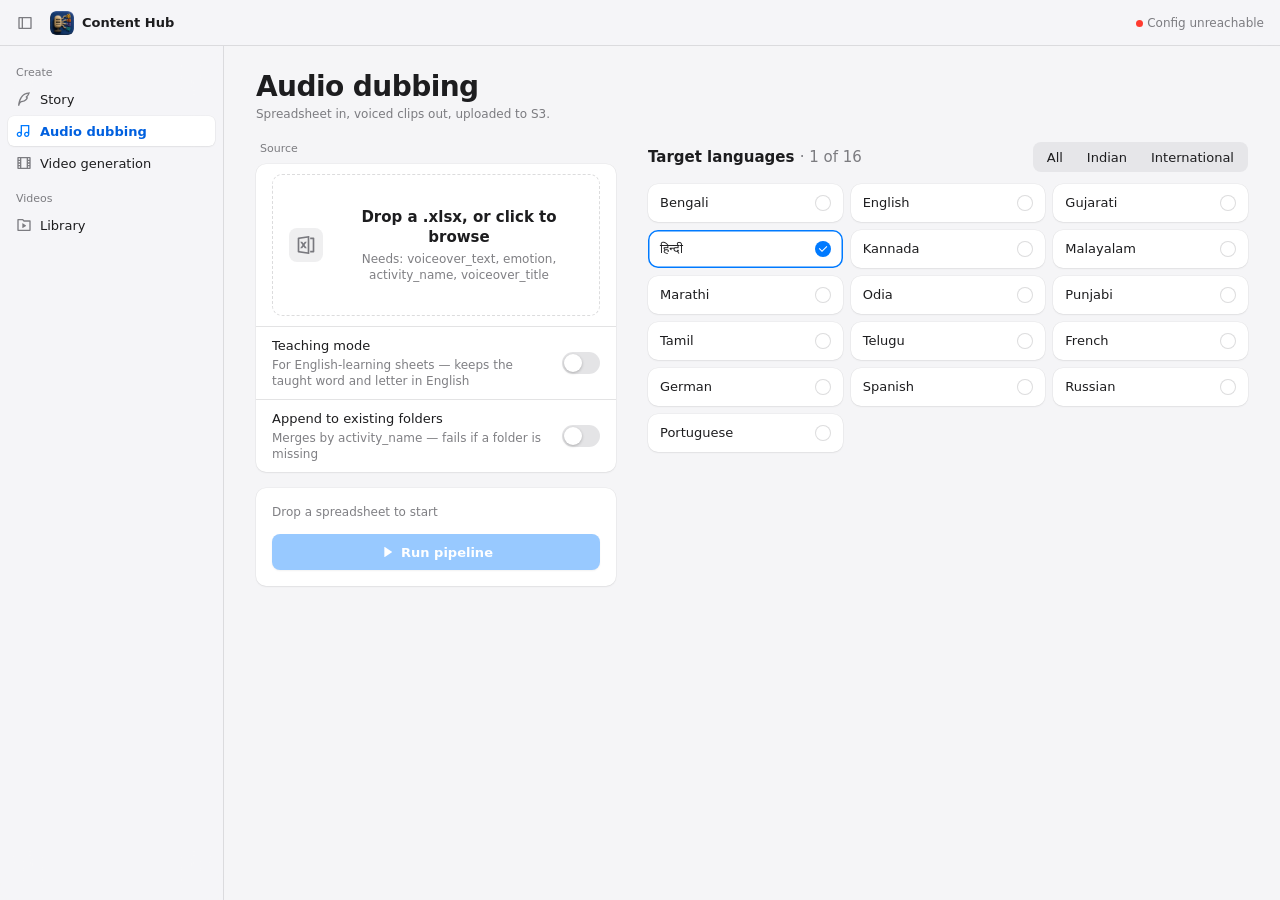
==== commit 0050a712: "Turn away oversized or overflowing audio job requests One admission step (api/admission.py) runs bef" ====
--- a/index.html
+++ b/index.html
@@ -518,8 +518,8 @@
   </div>
 </div>
 
-<script src="/static/ui.js?v=5"></script>
-<script src="/static/pane-audio.js?v=5"></script>
+<script src="/static/ui.js?v=6"></script>
+<script src="/static/pane-audio.js?v=6"></script>
 <script src="/static/video/core.js?v=1"></script>
 <script src="/static/video/categories.js?v=1"></script>
 <script src="/static/video/monitor.js?v=1"></script>
@@ -528,7 +528,7 @@
 <script src="/static/video/progress.js?v=1"></script>
 <script src="/static/video/run.js?v=1"></script>
 <script src="/static/video/boot.js?v=1"></script>
-<script src="/static/pane-story.js?v=3"></script>
+<script src="/static/pane-story.js?v=4"></script>
 <script src="/static/pane-library.js?v=4"></script>
 <script src="/static/shell.js?v=7"></script>
   <div class="toasts" role="status" aria-live="polite"></div>
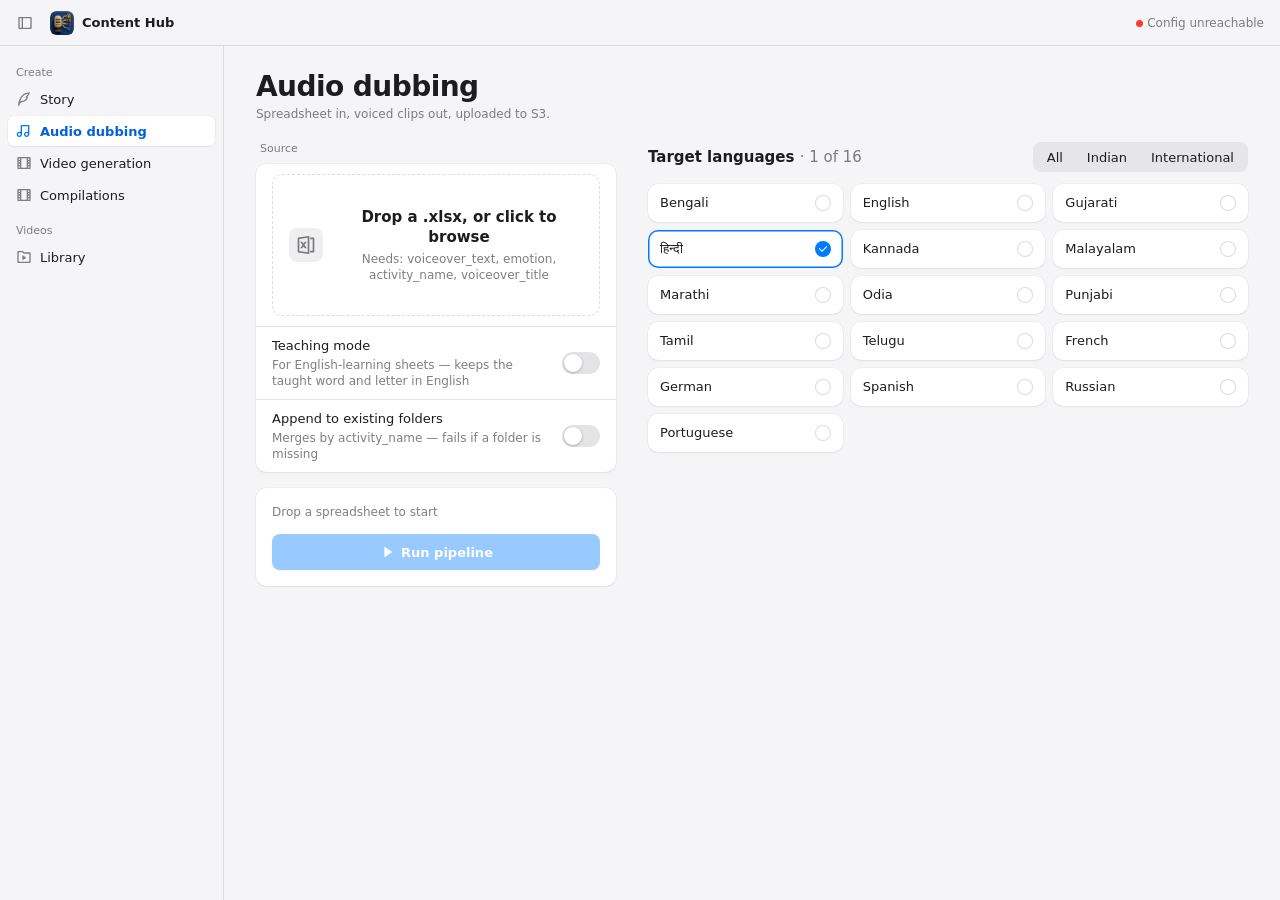
==== commit 5d432776: "Add Compilations: merge rhyme videos into YouTube comps on the Mac mini Brings the Windows Comp Crea" ====
--- a/index.html
+++ b/index.html
@@ -6,18 +6,18 @@
 <link rel="icon" type="image/png" href="/static/logo.png?v=1" />
 <link rel="apple-touch-icon" href="/static/logo.png?v=1" />
 <title>Content Hub</title>
-<link rel="stylesheet" href="/static/app.css?v=18" />
+<link rel="stylesheet" href="/static/app.css?v=20" />
 </head>
 <body>
 <!-- Icons are Remix Icon symbols from /static/icons.svg, always currentColor.
-     In markup: <svg class="ri"><use href="/static/icons.svg?v=2#name"/></svg>;
+     In markup: <svg class="ri"><use href="/static/icons.svg?v=3#name"/></svg>;
      in script: UI.icon("name"). -->
 <div class="app">
 
   <div class="tb">
     <button type="button" class="sbtoggle" id="sbToggle" aria-controls="sidebar" aria-expanded="true"
       aria-label="Toggle sidebar">
-      <svg class="ri" aria-hidden="true"><use href="/static/icons.svg?v=2#sidebar"/></svg>
+      <svg class="ri" aria-hidden="true"><use href="/static/icons.svg?v=3#sidebar"/></svg>
     </button>
     <img class="logo" src="/static/logo.png?v=1" alt="" width="24" height="24" />
     <span class="title">Content Hub</span>
@@ -32,30 +32,35 @@
     <nav class="sb" id="sidebar" aria-label="Pipelines">
       <div class="sbh">Create</div>
       <button class="sbi" data-section="story">
-        <svg class="ri" aria-hidden="true"><use href="/static/icons.svg?v=2#story"/></svg>
+        <svg class="ri" aria-hidden="true"><use href="/static/icons.svg?v=3#story"/></svg>
         <span class="lbl">Story</span>
         <span class="live" id="storyLive" hidden></span>
       </button>
       <button class="sbi" data-section="audio" aria-current="page">
-        <svg class="ri" aria-hidden="true"><use href="/static/icons.svg?v=2#audio"/></svg>
+        <svg class="ri" aria-hidden="true"><use href="/static/icons.svg?v=3#audio"/></svg>
         <span class="lbl">Audio dubbing</span>
         <span class="live" id="audioLive" hidden></span>
       </button>
       <button class="sbi" data-section="video">
-        <svg class="ri" aria-hidden="true"><use href="/static/icons.svg?v=2#video"/></svg>
+        <svg class="ri" aria-hidden="true"><use href="/static/icons.svg?v=3#video"/></svg>
         <span class="lbl">Video generation</span>
         <span class="live" id="videoLive" hidden></span>
       </button>
+      <button class="sbi" data-section="comps">
+        <svg class="ri" aria-hidden="true"><use href="/static/icons.svg?v=3#film"/></svg>
+        <span class="lbl">Compilations</span>
+        <span class="live" id="compsLive" hidden></span>
+      </button>
       <div class="sbh">Videos</div>
       <button class="sbi" data-section="library">
-        <svg class="ri" aria-hidden="true"><use href="/static/icons.svg?v=2#library"/></svg>
+        <svg class="ri" aria-hidden="true"><use href="/static/icons.svg?v=3#library"/></svg>
         <span class="lbl">Library</span>
         <span class="live" id="libraryLive" hidden></span>
       </button>
       <div id="recoverWrap" hidden>
         <div class="sbh">Needs attention</div>
         <button class="sbi warn" id="recoverBtn">
-          <svg class="ri" aria-hidden="true"><use href="/static/icons.svg?v=2#warning"/></svg>
+          <svg class="ri" aria-hidden="true"><use href="/static/icons.svg?v=3#warning"/></svg>
           <span class="lbl">Not on the NAS</span>
           <span class="meta" id="recoverN">0</span>
         </button>
@@ -102,7 +107,7 @@
             <div class="grp">
               <div class="row">
                 <button type="button" class="drop empty" id="aDrop" data-state="empty">
-                  <span class="ic" aria-hidden="true"><svg class="ri"><use href="/static/icons.svg?v=2#sheet"/></svg></span>
+                  <span class="ic" aria-hidden="true"><svg class="ri"><use href="/static/icons.svg?v=3#sheet"/></svg></span>
                   <span class="tx">
                     <span class="t" id="aDropTitle">Drop a .xlsx, or click to browse</span>
                     <span class="s" id="aDropSub">Needs: voiceover_text, emotion, activity_name, voiceover_title</span>
@@ -163,8 +168,8 @@
           <div class="acts">
             <span class="msg" id="sReviewMsg" role="status" aria-live="polite"></span>
             <button class="btn" id="sCancel" hidden>Cancel run</button>
-            <button class="btn" id="sDownload"><svg class="ri" aria-hidden="true"><use href="/static/icons.svg?v=2#download"/></svg>Excel</button>
-            <button class="btn p" id="sGenerate"><svg class="ri" aria-hidden="true"><use href="/static/icons.svg?v=2#volume"/></svg>Generate audio</button>
+            <button class="btn" id="sDownload"><svg class="ri" aria-hidden="true"><use href="/static/icons.svg?v=3#download"/></svg>Excel</button>
+            <button class="btn p" id="sGenerate"><svg class="ri" aria-hidden="true"><use href="/static/icons.svg?v=3#volume"/></svg>Generate audio</button>
           </div>
         </header>
 
@@ -337,7 +342,7 @@
               <div class="grp">
                 <div class="row">
                   <button type="button" class="drop empty" id="vDrop" data-state="empty">
-                    <span class="ic" aria-hidden="true"><svg class="ri"><use href="/static/icons.svg?v=2#sheet"/></svg></span>
+                    <span class="ic" aria-hidden="true"><svg class="ri"><use href="/static/icons.svg?v=3#sheet"/></svg></span>
                     <span class="tx">
                       <span class="t" id="vDropTitle">Drop a .xlsx, or click to browse</span>
                       <span class="s" id="vDropSub">Needs: script · video_title optional</span>
@@ -358,7 +363,7 @@
                   <button type="button" class="btn" id="vGen">Write scripts</button>
                 </div>
                 <div id="vDrafts">
-                  <div class="empty"><svg class="ri g" aria-hidden="true"><use href="/static/icons.svg?v=2#edit"/></svg>
+                  <div class="empty"><svg class="ri g" aria-hidden="true"><use href="/static/icons.svg?v=3#edit"/></svg>
                     <div class="t">No drafts yet</div>
                     <div class="s">Written scripts appear here to read and edit before anything renders</div></div>
                 </div>
@@ -367,7 +372,7 @@
                 <div class="wh"><span class="t">Queue</span>
                   <span class="s">One row per video, as it renders and reaches the NAS</span></div>
                 <div class="grp" id="vQueue">
-                  <div class="empty"><svg class="ri g" aria-hidden="true"><use href="/static/icons.svg?v=2#video"/></svg>
+                  <div class="empty"><svg class="ri g" aria-hidden="true"><use href="/static/icons.svg?v=3#video"/></svg>
                     <div class="t">Nothing queued</div>
                     <div class="s">Rows appear here once the batch starts</div></div>
                 </div>
@@ -396,7 +401,7 @@
               <span class="sz" id="vFileSize"></span>
               <span class="acts">
                 <button type="button" class="btn sm" id="vReplace">Replace</button>
-                <button type="button" class="iconbtn" id="vRemove" aria-label="Remove avatar"><svg class="ri" aria-hidden="true"><use href="/static/icons.svg?v=2#close"/></svg></button>
+                <button type="button" class="iconbtn" id="vRemove" aria-label="Remove avatar"><svg class="ri" aria-hidden="true"><use href="/static/icons.svg?v=3#close"/></svg></button>
               </span>
             </div>
 
@@ -421,6 +426,73 @@
                 <button class="btn" id="vPause" hidden>Pause</button>
                 <button class="btn" id="vCancel">Cancel</button>
               </div>
+            </div>
+          </aside>
+        </div>
+      </div>
+    </main>
+
+    <!-- ══════════════ COMPILATIONS ══════════════ -->
+    <!-- Rhymes on the left, the comp being built on the right with its one
+         button under it; comps already made sit above both. Deliberately
+         sparse: the engine's own state (GPU, intro found, library mounted)
+         only appears as a banner when something is wrong. -->
+    <main class="pane" id="pane-comps" aria-label="Compilations" hidden>
+      <div class="pane-inner wide">
+        <header class="phead">
+          <div class="tx">
+            <h1>Compilations</h1>
+            <div class="sub">Pick rhymes, put them in order, and get one YouTube video with its chapters.</div>
+          </div>
+        </header>
+
+        <div id="compsBanners"></div>
+
+        <section id="cRecentWrap" hidden>
+          <div class="wh row-h">
+            <div class="tx"><span class="t">Your comps</span></div>
+            <button class="btn q sm" id="cShowAll" hidden></button>
+          </div>
+          <div class="grp" id="cRecent" aria-live="polite"></div>
+        </section>
+
+        <div class="ccols">
+          <section aria-label="Rhymes">
+            <div class="libbar">
+              <div class="seg" id="cLangs" role="group" aria-label="Language"></div>
+              <input class="fld grow" id="cSearch" type="search" placeholder="Search rhymes" aria-label="Search rhymes" />
+            </div>
+            <div class="rgrid" id="cGrid"></div>
+          </section>
+
+          <aside class="ccomp" aria-label="Your comp">
+            <div class="grp cbuild">
+              <input type="text" class="fld cname" id="cName" maxlength="120" aria-label="Comp name" />
+              <div class="cseq" id="cSeq"></div>
+              <div class="cfoot"><span id="cIoNote"></span><button class="btn q sm" id="cReset" hidden>Clear</button></div>
+            </div>
+
+            <div class="seg cpreset" id="cPreset" role="group" aria-label="Format">
+              <button type="button" data-preset="1080" aria-pressed="true">YouTube</button>
+              <button type="button" data-preset="4k" aria-pressed="false">YouTube 4K</button>
+              <button type="button" data-preset="shorts" aria-pressed="false">Shorts</button>
+            </div>
+
+            <details class="cmore">
+              <summary>More options</summary>
+              <div class="grp">
+                <div class="row"><span class="tx"><span class="t">Between rhymes</span></span>
+                  <span class="rt"><select class="fld" id="cTransition"><option value="fade">Fade</option><option value="cut">Straight cut</option></select></span></div>
+                <div class="row"><span class="tx"><span class="t">Quality</span></span>
+                  <span class="rt"><select class="fld" id="cQuality"><option value="high">High</option><option value="balanced">Balanced</option><option value="fast">Fast preview</option></select></span></div>
+                <div class="row"><span class="tx"><span class="t">Trim intro/outro already in rhymes</span></span>
+                  <span class="rt"><select class="fld" id="cCut"><option value="auto">When found</option><option value="always">Always</option><option value="off">Never</option></select></span></div>
+              </div>
+            </details>
+
+            <div class="crun">
+              <button class="btn p big" id="cRun" title="⌘/Ctrl + Enter">Create comp</button>
+              <span class="msg" id="cMsg" role="status" aria-live="polite"></span>
             </div>
           </aside>
         </div>
@@ -450,7 +522,7 @@
             <button type="button" data-state="cancelled" aria-pressed="false">Cancelled <span class="n" data-n="cancelled"></span></button>
           </div>
           <input class="fld grow" id="libSearch" type="search" placeholder="Search title, date or id" aria-label="Search the library" />
-          <button class="btn" id="libRefresh"><svg class="ri" aria-hidden="true"><use href="/static/icons.svg?v=2#refresh"/></svg>Refresh</button>
+          <button class="btn" id="libRefresh"><svg class="ri" aria-hidden="true"><use href="/static/icons.svg?v=3#refresh"/></svg>Refresh</button>
           <button class="btn p" id="libSendAll" hidden>Send all to NAS</button>
         </div>
 
@@ -469,7 +541,7 @@
 <aside class="drawer" id="catDrawer" role="dialog" aria-modal="true" aria-labelledby="catTitle" inert>
   <div class="dh">
     <div class="tx"><h2 id="catTitle">New category</h2><div class="dsub" id="catSub">Motion prompt preset</div></div>
-    <button class="iconbtn" id="catClose" aria-label="Close"><svg class="ri" aria-hidden="true"><use href="/static/icons.svg?v=2#close"/></svg></button>
+    <button class="iconbtn" id="catClose" aria-label="Close"><svg class="ri" aria-hidden="true"><use href="/static/icons.svg?v=3#close"/></svg></button>
   </div>
   <div class="fld-block">
     <label class="flbl" for="catName">Name</label>
@@ -501,15 +573,33 @@
 <aside class="drawer" id="avDrawer" role="dialog" aria-modal="true" aria-labelledby="avTitle" inert>
   <div class="dh">
     <div class="tx"><h2 id="avTitle">Reuse an avatar</h2><div class="dsub">Already uploaded — no need to send it again</div></div>
-    <button class="iconbtn" id="avClose" aria-label="Close"><svg class="ri" aria-hidden="true"><use href="/static/icons.svg?v=2#close"/></svg></button>
+    <button class="iconbtn" id="avClose" aria-label="Close"><svg class="ri" aria-hidden="true"><use href="/static/icons.svg?v=3#close"/></svg></button>
   </div>
   <div class="fld-block grow" style="overflow-y:auto"><div id="avBody"></div></div>
+</aside>
+
+<!-- a finished comp: watch it, copy its chapters, download it -->
+<div class="scrim" id="cScrim"></div>
+<aside class="drawer wide" id="cDrawer" role="dialog" aria-modal="true" aria-labelledby="cDTitle" inert>
+  <div class="dh">
+    <div class="tx"><h2 id="cDTitle">Comp</h2><div class="dsub" id="cDSub"></div></div>
+    <button class="iconbtn" id="cDClose" aria-label="Close"><svg class="ri" aria-hidden="true"><use href="/static/icons.svg?v=3#close"/></svg></button>
+  </div>
+  <video class="cplayer" id="cDVideo" controls preload="metadata"></video>
+  <div class="flrow cchap"><span class="flbl">Chapters <span class="hint">paste into the YouTube description</span></span>
+    <button class="btn sm" id="cDCopy"><svg class="ri" aria-hidden="true"><use href="/static/icons.svg?v=3#copy"/></svg>Copy</button></div>
+  <textarea class="area mono cchaps" id="cDChapters" readonly aria-label="Chapters"></textarea>
+  <div class="acts">
+    <a class="btn" id="cDDownload" download><svg class="ri" aria-hidden="true"><use href="/static/icons.svg?v=3#download"/></svg>Download</a>
+    <button class="btn q" id="cDPath">Copy NAS path</button>
+    <span class="grow"></span>
+  </div>
 </aside>
 
 <!-- alert -->
 <div class="scrim" id="alertScrim"></div>
 <div class="alert" id="alert" role="alertdialog" aria-modal="true" aria-labelledby="alertTitle" inert>
-  <div class="g" id="alertIcon" aria-hidden="true"><svg class="ri"><use href="/static/icons.svg?v=2#warning-fill"/></svg></div>
+  <div class="g" id="alertIcon" aria-hidden="true"><svg class="ri"><use href="/static/icons.svg?v=3#warning-fill"/></svg></div>
   <div class="t" id="alertTitle"></div>
   <div class="m" id="alertMsg"></div>
   <div class="acts">
@@ -530,7 +620,8 @@
 <script src="/static/video/boot.js?v=1"></script>
 <script src="/static/pane-story.js?v=4"></script>
 <script src="/static/pane-library.js?v=4"></script>
-<script src="/static/shell.js?v=7"></script>
+<script src="/static/pane-comps.js?v=2"></script>
+<script src="/static/shell.js?v=8"></script>
   <div class="toasts" role="status" aria-live="polite"></div>
 </body>
 </html>
--- a/static/app.css
+++ b/static/app.css
@@ -698,3 +698,90 @@
 .libform .opts{grid-column:1 / -1;display:flex;align-items:center;gap:var(--s4);font-size:var(--t-caption);color:var(--label2);}
 .libform .opts .grow{flex:1;}
 .libform .err{grid-column:1 / -1;color:var(--red-ink);font-size:var(--t-caption);}
+
+/* ─── compilations ──────────────────────────────────────────────────────── */
+/* Three things on screen: the rhymes, the comp being built, the comps already
+   made. Everything else waits behind "More options" or a drawer. */
+.ccols{display:grid;grid-template-columns:minmax(0,1fr) 340px;gap:var(--s8);align-items:start;}
+.rgrid{display:grid;grid-template-columns:repeat(auto-fill,minmax(176px,1fr));gap:var(--s3);}
+.rgrid .empty{grid-column:1 / -1;}
+.rgrid[aria-busy="true"]{opacity:.6;}
+/* A rhyme is a picture and a name. Length, order and use sit on the picture. */
+.rtile{display:flex;flex-direction:column;padding:0;border:none;cursor:pointer;text-align:left;
+  font-family:var(--font);font-size:var(--t-body);color:var(--label);background:var(--card);
+  border-radius:var(--r-lg);box-shadow:var(--shadow-1);overflow:hidden;
+  transition:box-shadow var(--dur) var(--ease),transform 100ms var(--ease);}
+.rtile:active{transform:scale(.98);}
+.rtile[aria-pressed="true"]{box-shadow:var(--shadow-1),inset 0 0 0 2px var(--accent);}
+.rtile .th{position:relative;display:block;aspect-ratio:16/9;background:var(--fill);}
+.rtile .th img{display:block;width:100%;height:100%;object-fit:cover;}
+.rtile .th img.gone{visibility:hidden;}
+.rtile .ord{position:absolute;top:6px;left:6px;min-width:22px;height:22px;padding:0 6px;border-radius:var(--r-pill);
+  background:var(--accent);color:#fff;font-size:var(--t-caption);font-weight:var(--w-bold);
+  font-variant-numeric:tabular-nums;display:grid;place-items:center;box-shadow:0 1px 3px rgba(0,0,0,.3);}
+.rtile .ord:empty{display:none;}
+.rtile .dur,.rtile .used{position:absolute;bottom:6px;padding:1px 6px;border-radius:var(--r-xs);
+  background:rgba(0,0,0,.6);color:#fff;font-size:var(--t-caption2);line-height:var(--lh-caption2);
+  font-variant-numeric:tabular-nums;}
+.rtile .dur{right:6px;}
+.rtile .dur:empty{display:none;}
+.rtile .used{left:6px;color:rgba(255,255,255,.8);}
+.rtile .nm{padding:8px var(--s3) 10px;font-weight:var(--w-medium);overflow:hidden;text-overflow:ellipsis;white-space:nowrap;}
+
+.ccomp{position:sticky;top:0;display:flex;flex-direction:column;gap:var(--s3);}
+.cbuild{margin:0;}
+/* The name is the comp's heading, set as one — the Story title does the same. */
+.cbuild .cname{height:auto;padding:var(--s3) var(--s4);font-size:var(--t-headline);line-height:var(--lh-headline);
+  font-weight:var(--w-bold);background:none;box-shadow:none;border-radius:0;border-bottom:.5px solid var(--sep);}
+.cbuild .cname:focus{box-shadow:inset 0 -2px 0 var(--accent);}
+.cseq{max-height:48vh;overflow-y:auto;}
+.cempty{padding:var(--s5) var(--s4);color:var(--label2);font-size:var(--t-caption);line-height:var(--lh-caption);text-align:center;}
+.row.sq{padding:7px 6px 7px var(--s3);gap:var(--s2);cursor:grab;}
+.row.sq .i{width:16px;flex:none;text-align:right;font-size:var(--t-caption);color:var(--label2);font-variant-numeric:tabular-nums;}
+.row.sq .tx{flex:1;min-width:0;}
+.row.sq .t{overflow:hidden;text-overflow:ellipsis;white-space:nowrap;font-weight:var(--w-regular);}
+.row.sq .len{flex:none;font-size:var(--t-caption);color:var(--label2);font-variant-numeric:tabular-nums;white-space:nowrap;}
+.row.sq .len .note{color:var(--label3);}
+.row.sq .iconbtn{width:22px;height:22px;}
+.row.sq .iconbtn:disabled{opacity:.3;pointer-events:none;}
+/* Reordering by arrow is there for the keyboard; the mouse drags. So the
+   arrows only appear on the row being worked on. */
+.row.sq .mv{display:none;}
+.row.sq:hover .mv,.row.sq:focus-within .mv{display:flex;}
+.row.sq:hover .len .note,.row.sq:focus-within .len .note{display:none;}
+.row.sq.dragging{opacity:.4;}
+.row.sq.over{box-shadow:inset 0 2px 0 var(--accent);}
+.cfoot{display:flex;align-items:center;gap:var(--s2);padding:6px 6px 6px var(--s4);border-top:.5px solid var(--sep);
+  font-size:var(--t-caption2);line-height:var(--lh-caption2);color:var(--label2);min-height:34px;}
+.cfoot span{flex:1;}
+.cpreset{display:flex;}
+.cpreset button{flex:1;}
+.cmore summary{font-size:var(--t-caption);color:var(--label2);cursor:pointer;padding:0 var(--s1);}
+.cmore summary:hover{color:var(--label);}
+.cmore[open] summary{margin-bottom:var(--s2);}
+.cmore .grp{margin-bottom:0;}
+.cmore select.fld{width:auto;height:26px;}
+.crun{display:flex;flex-direction:column;gap:var(--s2);}
+.crun .btn{width:100%;font-variant-numeric:tabular-nums;}
+.crun .msg{font-size:var(--t-caption);line-height:var(--lh-caption);color:var(--orange-ink);text-align:center;}
+.crun .msg:empty{display:none;}
+.crun .msg.err{color:var(--red-ink);}
+
+#cRecentWrap{margin-bottom:var(--s6);}
+#cRecentWrap .grp{margin-bottom:0;}
+.row.cjob{align-items:center;}
+.row.cjob .tx{flex:1;}
+.row.cjob .t .badge{margin-left:6px;vertical-align:1px;}
+.row.cjob .bar{margin:6px 0 2px;max-width:360px;}
+.row.cjob .s.bad{color:var(--red-ink);}
+
+.drawer.wide{width:min(760px,94vw);}
+.cplayer{width:100%;max-height:52vh;border-radius:var(--r-md);background:#000;flex:none;}
+.cchap{margin:var(--s4) 0 6px;align-items:center;}
+.cchaps{flex:none;min-height:0;resize:none;}
+.area.mono{font-family:var(--mono);font-size:var(--t-caption);line-height:var(--lh-body);}
+
+@media (max-width:1100px){
+  .ccols{grid-template-columns:1fr;}
+  .ccomp{position:static;}
+}
